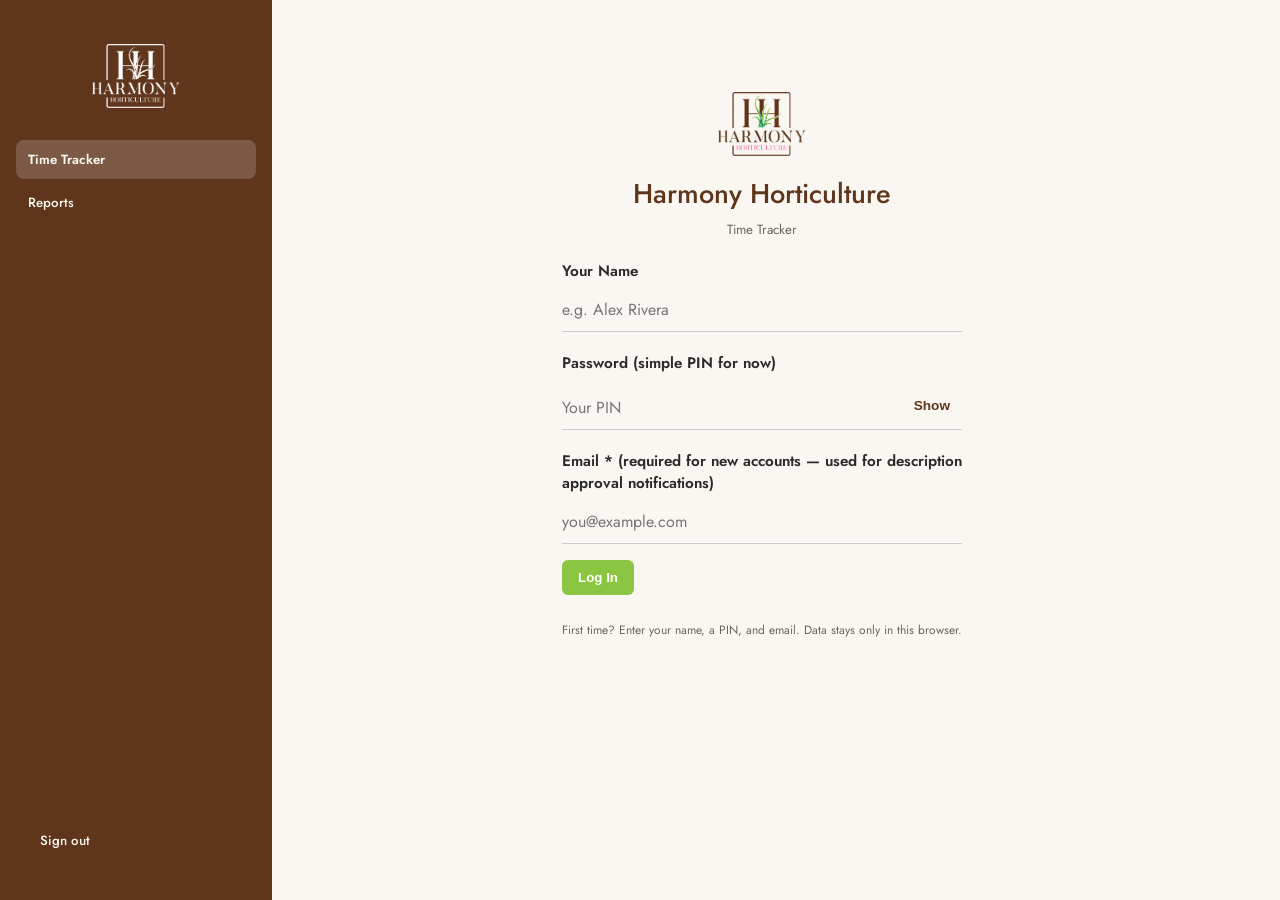
==== harmony_time_tracker.html @ bbbc7b40 "Update harmony_time_tracker.html" ====
<!DOCTYPE html>
<html lang="en">
<head>
<meta charset="UTF-8">
<title>Harmony Horticulture Time Tracker</title>
<link rel="icon" type="image/png" href="favicon.png">
<link href="https://fonts.googleapis.com/css2?family=Jost:wght@400;500;600;700&display=swap" rel="stylesheet">
<style>
  :root {
    --bg: #FAF7F2;
    --card: #ffffff;
    --sidebar: #5F351B;
    --sidebar-text: #FAF7F2;
    --accent: #8AC641;
    --accent-dark: #5F351B;
    --accent-light: #a8d86a;
    --brown: #2A2A28;
    --muted: #6b6560;
    --border: #e8e4dc;
  }
  body {
    font-family: "Jost", system-ui, sans-serif;
    background: var(--bg);
    color: var(--brown);
  }
  h1, h2 { font-family: "Jost", sans-serif; font-weight: 500; color: var(--accent-dark); }
  button { background: var(--accent); color: white; border-radius: 6px; }
  button:hover { background: #76b535; }
  button.secondary { background: transparent; color: var(--accent-dark); border: 1px solid var(--border); }
  .sidebar { background: var(--sidebar); }
  body {
    font-family: "Jost", system-ui, sans-serif;
    background: var(--bg);
    color: var(--brown);
    margin: 0;
    display: flex;
    min-height: 100vh;
  }
  .sidebar {
    width: 240px;
    background: var(--sidebar);
    color: var(--sidebar-text);
    padding: 24px 16px;
    flex-shrink: 0;
    display: flex;
    flex-direction: column;
  }
  .sidebar .logo {
    text-align: center;
    margin: 12px auto 24px;
    padding: 8px;
    background: transparent;
  }
  .sidebar .logo img {
    height: 64px;
    width: auto;
    display: block;
    margin: 0 auto;
  }
  .sidebar nav a, .sidebar button.nav, .sidebar .user-name {
    font-family: "Jost", system-ui, sans-serif;
    display: block;
    width: 100%;
    text-align: left;
    background: transparent;
    color: var(--sidebar-text);
    border: none;
    padding: 10px 12px;
    border-radius: 8px;
    margin-bottom: 4px;
    cursor: pointer;
    font-weight: 500;
  }
  .sidebar nav a:hover, .sidebar button.nav:hover {
    background: rgba(255,255,255,0.08);
  }
  .sidebar nav a.active, .sidebar button.nav.active {
    background: rgba(255,255,255,0.18);
    font-weight: 600;
  }
  .main {
    flex: 1;
    padding: 32px 40px;
    overflow-y: auto;
  }
  .container { max-width: 900px; margin: 0; }
  h1, h2 { font-family: "Jost", sans-serif; font-weight: 500; color: var(--accent-dark); margin-top: 0; }
  .card {
    background: var(--card);
    border-radius: 16px;
    padding: 24px;
    margin-bottom: 24px;
    box-shadow: 0 1px 3px rgba(0,0,0,0.06);
    border: 1px solid var(--border);
  }
  button {
    background: var(--accent);
    color: white;
    border: none;
    border-radius: 8px;
    padding: 10px 18px;
    font-weight: 600;
    cursor: pointer;
  }
  button:hover { background: var(--accent-dark); }
  button.secondary { background: #f3f4f6; color: var(--accent-dark); border: 1px solid var(--border); }
  .form-grid {
    display: grid;
    grid-template-columns: 1fr 1fr;
    gap: 16px 20px;
    margin-bottom: 16px;
  }
  .form-grid > div { min-width: 0; }
  @media (max-width: 700px) {
    .form-grid { grid-template-columns: 1fr; }
    .form-grid > div[style*="span 2"] { grid-column: span 1 !important; }
  }
  label { display: block; font-weight: 600; margin: 0 0 6px; font-size: 0.9rem; }
  input, select, textarea {
    font: inherit;
    padding: 8px 12px;
    border: 1px solid var(--border);
    border-radius: 8px;
    width: 100%;
    background: white;
    box-sizing: border-box;
  }
  select[size] { height: auto; max-height: 160px; }
  .btn-row { display: flex; gap: 8px; margin: 12px 0; flex-wrap: wrap; }
  .btn-row button { flex: 0 0 auto; }
  .badge {
    display: inline-block;
    background: #e8f5e9;
    color: var(--accent-dark);
    padding: 2px 8px;
    border-radius: 12px;
    font-size: 0.8rem;
    margin-left: 6px;
  }
  button {
    background: var(--accent);
    color: white;
    border: none;
    cursor: pointer;
    font-weight: 600;
  input, select, textarea { font-family: "Jost", system-ui, sans-serif; }
    width: auto;
    padding: 10px 16px;
    border-radius: 6px;
  }
  button:hover { background: var(--accent-dark); }
  button.secondary { background: #f1f8e9; color: var(--accent-dark); border: 1px solid var(--accent-light); }
  button.danger { background: var(--danger); color: white; }
  button.warning { background: var(--accent-light); color: var(--brown); }
  .badge {
    display: inline-block;
    background: #e8f5e9;
    color: var(--accent-dark);
    padding: 2px 8px;
    border-radius: 12px;
    font-size: 0.8rem;
    margin-left: 6px;
  }
  .card {
    background: var(--card);
    border-radius: 12px;
    padding: 20px;
    margin-bottom: 20px;
    box-shadow: 0 2px 8px rgba(0,0,0,0.06);
    border: 1px solid #e8f5e9;
  }
  .stat-box { background: #f1f8e9; padding: 12px; border-radius: 8px; border-left: 4px solid var(--accent); }
  .stat-box h3 { margin: 0 0 4px; font-size: 0.85rem; color: var(--muted); font-family: "Jost", sans-serif; }
  .stat-box .num { font-size: 1.6rem; font-weight: 700; color: var(--accent-dark); font-family: "Jost", sans-serif; }
  .entry {
    border-bottom: 1px solid var(--border);
    padding: 12px 0;
  }
  .entry:last-child { border-bottom: none; }
  .hidden { display: none !important; }
  .materials-list { margin-top: 8px; }
  .material-item { display: flex; gap: 8px; margin-bottom: 6px; align-items: center; }
  .material-item input { flex: 1; }
  table { width: 100%; border-collapse: collapse; font-size: 0.9rem; }
  th, td { text-align: left; padding: 8px; border-bottom: 1px solid var(--border); }
  th { background: #f1f8e9; }
  .stats { display: grid; grid-template-columns: repeat(auto-fit, minmax(200px, 1fr)); gap: 12px; }
  .stat-box { background: #f1f8e9; padding: 12px; border-radius: 8px; }
  .stat-box h3 { margin: 0 0 4px; font-size: 0.85rem; color: var(--muted); }
  .stat-box .num { font-size: 1.6rem; font-weight: 700; color: var(--accent-dark); }
  .receipt-preview { max-width: 120px; max-height: 80px; border-radius: 4px; margin-top: 4px; }
  /* Sidebar always visible */
  .login-box {
    max-width: 400px;
    margin: 40px auto;
    background: transparent;
    box-shadow: none;
    border: none;
    padding: 20px;
  }
  .login-box label { display: block; margin-top: 20px; font-weight: 600; font-size: 0.95rem; }
  .login-box input {
    width: 100%;
    margin-top: 6px;
    display: block;
    border: none;
    border-bottom: 1px solid #ccc;
    border-radius: 0;
    background: transparent;
    padding: 10px 0;
    font-size: 1rem;
  }
  .login-box input:focus {
    outline: none;
    border-bottom-color: var(--accent);
  }
  .login-box .logo-header { flex-direction: column; align-items: center; text-align: center; margin-bottom: 16px; }
  .login-box h1 { text-align: center; font-size: 1.7rem; margin: 12px 0 4px; }
  .login-box p { text-align: center; color: var(--muted); font-size: 0.9rem; margin-top: 24px; }
  .error { color: var(--danger); font-size: 0.85rem; }
  .success { color: var(--accent); }
  small { color: var(--muted); }
</style>
<script src="https://cdn.sheetjs.com/xlsx-0.20.3/package/dist/xlsx.full.min.js"></script>
</head>
<body>
<div class="sidebar">
  <div class="logo">
    <img src="[data-uri]" alt="Harmony Horticulture">
  </div>
  <nav>
    <button class="nav active" id="navTime" onclick="showAddTime()">Time Tracker</button>
    <button class="nav" id="navReports" onclick="showReports()">Reports</button>
    <button class="nav" id="navAdmin" style="display:none" onclick="showAdminDashboard()">Admin</button>
  </nav>
  <div style="margin-top:auto; font-size:0.85rem; padding:12px;">
    <span id="userBadge"></span><br>
    <button class="nav" onclick="logout()" style="margin-top:8px">Sign out</button>
  </div>
</div>
<div class="main">
<div class="container">
  <div id="loginScreen" class="login-box">
    <div class="logo-header">
      <img src="[data-uri]" alt="Harmony Horticulture" style="height:64px">
      <div>
        <h1>Harmony Horticulture</h1>
        <small>Time Tracker</small>
      </div>
    </div>
    <label>Your Name</label>
    <input id="loginName" placeholder="e.g. Alex Rivera" autocomplete="username">
    <label>Password (simple PIN for now)</label>
    <div style="position:relative; display:flex; align-items:center">
      <input id="loginPass" type="password" placeholder="Your PIN" autocomplete="current-password" style="flex:1; padding-right:60px">
      <button type="button" onclick="togglePass()" id="passToggle" style="position:absolute; right:4px; background:transparent; border:none; color:#5F351B; font-size:0.85rem; cursor:pointer; padding:4px 8px">Show</button>
    </div>
    <label>Email <span style="color:var(--danger)">*</span> (required for new accounts — used for description approval notifications)</label>
    <input id="loginEmail" type="email" placeholder="you@example.com">
    <div class="btn-row" style="margin-top:16px">
      <button onclick="login()">Log In</button>
    </div>
    <p><small>First time? Enter your name, a PIN, and email. Data stays only in this browser.</small></p>
    <div id="loginError" class="error"></div>
  </div>

  <div id="app" class="hidden">
    <div style="display:flex; justify-content:space-between; align-items:center; margin-bottom:12px;">
      <div class="logo-header">
        <img src="[data-uri]" alt="HH" style="height:48px">
        <h1>Harmony Horticulture Time Tracker <span id="userBadge" class="badge"></span></h1>
      </div>
      <div>
        <button class="secondary" onclick="logout()">Log out</button>
        <span id="adminNav" style="display:none">
          <button class="secondary" onclick="showAddTime()">Add Time</button>
          <button class="secondary" onclick="showAdminDashboard()">Admin Dashboard</button>
        </span>
      </div>
    </div>

    <!-- Consultant View -->
    <div id="consultantView">
      <div class="card">
        <h2>New Time Entry</h2>
        <div class="form-grid">
          <div>
            <label>Client <span style="color:var(--danger)">*</span></label>
            <div style="position:relative">
              <input id="clientSearch" placeholder="Search clients..." onfocus="showClientList()" onblur="hideClientList()" oninput="filterClients()" autocomplete="off">
              <select id="clientSelect" onchange="onClientChange(); document.getElementById('clientSelect').style.display='none'" size="5" style="display:none; position:absolute; top:100%; left:0; right:0; z-index:30; background:white; max-height:180px; overflow-y:auto; box-shadow:0 4px 16px rgba(0,0,0,0.18); border-radius:8px"></select>
            </div>
            <button class="secondary" style="margin-top:6px" onclick="showAddClient()">+ Add Client / Property</button>
            <div id="addClientForm" class="hidden" style="margin-top:12px; padding:12px; background:#faf7f2; border-radius:8px">
              <label>Client name</label>
              <input id="newClientName" placeholder="Property management or main contact">
              <label>Property last name</label>
              <input id="newPropertyName" placeholder="e.g. O'Malley (we add 'Residence')">
              <div class="btn-row" style="margin-top:8px">
                <button onclick="saveNewClient()">Add</button>
                <button class="secondary" onclick="document.getElementById('addClientForm').classList.add('hidden')">Cancel</button>
              </div>
            </div>
          </div>
          <div>
            <label>Property Name</label>
            <input id="propertyName" placeholder="e.g. O'Malley Residence (optional)" list="propertyList">
            <datalist id="propertyList"></datalist>
          </div>
          <div>
            <label>Date</label>
            <input id="entryDate" type="date">
          </div>
          <div>
            <label>Billable Hours (15-min increments)</label>
            <select id="hoursSelect">
              <option value="0.25">0.25</option>
              <option value="0.5">0.50</option>
              <option value="0.75">0.75</option>
              <option value="1">1.00</option>
              <option value="1.25">1.25</option>
              <option value="1.5">1.50</option>
              <option value="1.75">1.75</option>
              <option value="2">2.00</option>
              <option value="2.25">2.25</option>
              <option value="2.5">2.50</option>
              <option value="3">3.00</option>
              <option value="3.5">3.50</option>
              <option value="4">4.00</option>
              <option value="4.5">4.50</option>
              <option value="5">5.00</option>
              <option value="6">6.00</option>
              <option value="7">7.00</option>
              <option value="8">8.00</option>
            </select>
          </div>
          <div style="grid-column: span 2">
            <label>Description</label>
            <select id="descSelect"></select>
            <button class="secondary" style="margin-top:6px" onclick="showAddDesc()">+ Add / Request Description</button>
          </div>
        </div>

        <div class="btn-row">
          <button class="warning" id="siteMinBtn" onclick="toggleSiteMin()">Site Minimum: No</button>
          <button class="warning" id="origBtn" onclick="toggleOrigination()">Origination: No</button>
          <button class="secondary" id="oneTimeBtn" onclick="toggleOneTime()">One-Time Job: No</button>
          <button class="secondary" onclick="toggleMaterials()">Materials <span id="matBadge"></span></button>
        </div>

        <div id="siteMinPanel" class="hidden" style="margin:10px 0; padding:10px; background:#fff8e1; border-radius:8px;">
          <label>Site Minimum Amount ($)</label>
          <input id="siteMinAmount" type="number" step="1" value="300" style="max-width:160px">
          <small>Default $300 — override if needed</small>
        </div>

        <div id="origPanel" class="hidden" style="margin:10px 0; padding:10px; background:#e3f2fd; border-radius:8px;">
          <label>Where is this work coming from?</label>
          <textarea id="originationSource" placeholder="Consultant brought this in from outside our current book of business..."></textarea>
        </div>

        <div id="materialsPanel" class="hidden" style="margin:10px 0; padding:10px; background:#f3e5f5; border-radius:8px;">
          <label>Materials for this entry</label>
          <div id="materialsList" class="materials-list"></div>
          <button class="secondary" onclick="addMaterialRow()">+ Add Material</button>
          <div style="margin-top:10px">
            <label>Receipt (optional)</label>
            <input type="file" id="receiptUpload" accept="image/*" onchange="previewReceipt(this)">
            <img id="receiptPreview" class="receipt-preview hidden">
          </div>
        </div>

        <div class="btn-row" style="margin-top:16px">
          <button onclick="saveEntry()">Save Entry</button>
          <button class="secondary" onclick="saveEntryAndReport()">Save & Add Report</button>
          <button class="secondary" onclick="clearForm()">Clear</button>
        </div>
        <div id="formMessage"></div>
      </div>

      <div class="card">
        <div style="display:flex; justify-content:space-between; align-items:center;">
          <h2>My Entries</h2>
          <div>
            <input id="entrySearch" placeholder="Search entries..." oninput="renderEntries()" style="width:180px; margin-right:8px">
            <label style="display:inline">Filter by Client:</label>
            <select id="filterClient" onchange="renderEntries()" style="width:auto; margin-left:8px"></select>
          </div>
        </div>
        <div id="myNotifications" style="margin-bottom:12px;"></div>
        <div id="entriesList"></div>
        <div class="btn-row" style="margin-top:12px">
          <button class="secondary" onclick="exportMyExcel()">Download My Month (Excel)</button>
          <button class="secondary" onclick="exportMyJSON()">Export My Data (JSON for Admin)</button>
        </div>
      </div>
    </div>

    <!-- Admin View -->
    <div id="reportsView" class="hidden">
      <div style="display:flex; justify-content:space-between; align-items:center; margin-bottom:16px">
        <div>
          <h1 style="margin:0">Property Reports</h1>
          <p style="color:var(--muted); margin:4px 0 0">Capture field observations and turn them into polished client reports.</p>
        </div>
        <button onclick="startNewReport()">+ New Report</button>
      </div>
      <div id="reportForm" class="card hidden">
        <h2>New Report</h2>
        <label>Report Type</label>
        <select id="reportType">
          <option value="monthly">Monthly Property Care</option>
          <option value="sitevisit">Site Visit Photo Report</option>
          <option value="other">Other / Custom</option>
        </select>
        <label>Client</label>
        <div style="position:relative">
          <input id="reportClientSearch" placeholder="Search clients..." onfocus="showReportClientList()" onblur="hideReportClientList()" oninput="filterReportClients()" autocomplete="off">
          <select id="reportClientSelect" onchange="onReportClientChange()" size="5" style="display:none; position:absolute; top:100%; left:0; right:0; z-index:30; background:white; max-height:160px; overflow-y:auto; box-shadow:0 4px 12px rgba(0,0,0,0.15); border-radius:8px"></select>
        </div>
        <label>Property</label>
        <input id="reportProperty" placeholder="Property name" list="reportPropertyList">
        <datalist id="reportPropertyList"></datalist>
        <label>Contact (optional)</label>
        <input id="reportContact" placeholder="Contact person">
        <label>Overview / Notes</label>
        <textarea id="reportNotes" placeholder="Dictate or type your observations..."></textarea>
        <div style="display:flex; align-items:center; gap:10px; margin:8px 0">
          <button type="button" onclick="startDictation()" style="width:44px; height:44px; border-radius:50%; background:#e5e5ea; color:#1c1c1e; border:none; font-size:1.3rem; padding:0; display:flex; align-items:center; justify-content:center; cursor:pointer" title="Dictate">
            🎤
          </button>
          <span style="color:#8e8e93; font-size:0.9rem">Tap to dictate</span>
        </div>
        <label>Photos</label>
        <input type="file" id="reportPhotos" accept="image/*" multiple onchange="previewReportPhotos(this)">
        <div id="reportPhotoPreviews" style="display:flex; gap:8px; flex-wrap:wrap; margin-top:8px"></div>
        <div class="btn-row">
          <button onclick="saveReportDraft()">Save Draft</button>
          <button class="secondary" onclick="cancelReport()">Cancel</button>
        </div>
      </div>
      <div class="card">
        <h2>My Reports</h2>
        <div id="reportEntries"></div>
      </div>
    </div>

    <!-- Admin View -->
    <div id="adminView" class="hidden">
      <div class="card">
        <h2>Admin Dashboard</h2>
        <div class="stats" id="dashboardStats"></div>
      </div>
      <div class="card">
        <h2>All Time Entries</h2>
        <div id="allEntriesList"></div>
      </div>
      <div class="card">
        <h2>Pending Description Approvals</h2>
        <div id="pendingApprovals"></div>
      </div>
      <div class="card">
        <h2>Import Consultant Data</h2>
        <p><small>Consultants export a JSON file from their app and send it to you. Import here to combine.</small></p>
        <input type="file" id="importFile" accept=".json" onchange="importConsultantData(this)">
        <div id="importStatus"></div>
      </div>
      <div class="card">
        <h2>Monthly Export</h2>
        <button onclick="loadDemoData()" style="background:#8AC641; color:#fff; margin-right:8px">Load Demo Data</button>
        <button onclick="exportAllExcel()">Download Full Month (all people + Materials tab)</button>
        <p><small>Each person gets their own tab. Materials are summarized by client on a separate tab.</small></p>
      </div>
    </div>
  </div>
</div>

<script>
const ADMIN_EMAILS = ["accounting@harmonyhorticulture.com", "kasey@harmonyhorticulture.com"]; // Add more admin emails here
const ADMIN_PIN = "harmony-admin-2026";
const STORAGE_KEY = "hh_time_tracker_v2";

let currentUser = null;
let isAdmin = false;
let siteMinActive = false;
let origActive = false;
let oneTimeActive = false;
let materialsActive = false;
let currentReceiptData = null;

// Seed data
let data = loadData();

function loadData() {
  const raw = localStorage.getItem(STORAGE_KEY);
  if (raw) return JSON.parse(raw);
  return {
    users: {},
clients: [
      {
            "id": "c1",
            "name": "700 East Lincoln Resort Community B Assoc.",
            "properties": [
                  "700 East Lincoln Resort Community B Assoc."
            ]
      },
      {
            "id": "c2",
            "name": "ABC Scapes",
            "properties": [
                  "ABC Scapes"
            ]
      },
      {
            "id": "c3",
            "name": "APM Landscape Management",
            "properties": [
                  "APM Landscape Management"
            ]
      },
      {
            "id": "c4",
            "name": "Adelson Residence",
            "properties": [
                  "Adelson Residence"
            ]
      },
      {
            "id": "c5",
            "name": "Afkhami Residence",
            "properties": [
                  "Afkhami Residence"
            ]
      },
      {
            "id": "c6",
            "name": "Ana & Brian Wells",
            "properties": [
                  "Ana & Brian Wells"
            ]
      },
      {
            "id": "c7",
            "name": "Ardebili Residence",
            "properties": [
                  "Ardebili Residence"
            ]
      },
      {
            "id": "c8",
            "name": "Aronson Residence",
            "properties": [
                  "Aronson Residence"
            ]
      },
      {
            "id": "c9",
            "name": "Aviano Community Association",
            "properties": [
                  "Aviano Community Association"
            ]
      },
      {
            "id": "c10",
            "name": "Ayla Oasis",
            "properties": [
                  "Ayla Oasis"
            ]
      },
      {
            "id": "c11",
            "name": "BEAM Luxury Exteriors",
            "properties": [
                  "BEAM Luxury Exteriors"
            ]
      },
      {
            "id": "c12",
            "name": "Back to Nature Landcare",
            "properties": [
                  "Back to Nature Landcare"
            ]
      },
      {
            "id": "c13",
            "name": "Bailey Commons HOA",
            "properties": [
                  "Bailey Commons HOA"
            ]
      },
      {
            "id": "c14",
            "name": "Barbara Ehrlich",
            "properties": [
                  "Barbara Ehrlich"
            ]
      },
      {
            "id": "c15",
            "name": "Bert Residence",
            "properties": [
                  "Bert Residence"
            ]
      },
      {
            "id": "c16",
            "name": "Beth Curtis",
            "properties": [
                  "Curtis Residence"
            ]
      },
      {
            "id": "c17",
            "name": "Bill & Julie Coulter",
            "properties": [
                  "Coulter Saguaro"
            ]
      },
      {
            "id": "c18",
            "name": "Billingsley Residence",
            "properties": [
                  "Billingsley Residence"
            ]
      },
      {
            "id": "c19",
            "name": "Biltmore Center- ViaWest Group",
            "properties": [
                  "Biltmore Center- ViaWest Group"
            ]
      },
      {
            "id": "c20",
            "name": "Binkowski Residence",
            "properties": [
                  "Binkowski Residence"
            ]
      },
      {
            "id": "c21",
            "name": "Black Eagle Nurseries and Maintenance",
            "properties": [
                  "Black Eagle Nurseries and Maintenance"
            ]
      },
      {
            "id": "c22",
            "name": "Boardroom Projects",
            "properties": [
                  "Boardroom Projects"
            ]
      },
      {
            "id": "c23",
            "name": "Borinstein Residence",
            "properties": [
                  "Borinstein Residence"
            ]
      },
      {
            "id": "c24",
            "name": "Brad Buhrow",
            "properties": [
                  "Brad Buhrow"
            ]
      },
      {
            "id": "c25",
            "name": "Brandeis Residence",
            "properties": [
                  "Brandeis Residence"
            ]
      },
      {
            "id": "c26",
            "name": "Brandi Jenkins",
            "properties": [
                  "Brandi Jenkins"
            ]
      },
      {
            "id": "c27",
            "name": "Brandt Residence",
            "properties": [
                  "Brandt Residence"
            ]
      },
      {
            "id": "c28",
            "name": "Brian Connolly",
            "properties": [
                  "Brian Connolly"
            ]
      },
      {
            "id": "c29",
            "name": "Brian Forrester",
            "properties": [
                  "Casa Serena HOA"
            ]
      },
      {
            "id": "c30",
            "name": "Bridges at Gilbert/ CCMC",
            "properties": [
                  "Bridges at Gilbert/ CCMC"
            ]
      },
      {
            "id": "c31",
            "name": "BrightView Landscape Services",
            "properties": [
                  "BrightView Landscape Services"
            ]
      },
      {
            "id": "c32",
            "name": "Brown Residence",
            "properties": [
                  "Brown Residence"
            ]
      },
      {
            "id": "c33",
            "name": "Brown Residenct",
            "properties": [
                  "Brown Residenct"
            ]
      },
      {
            "id": "c34",
            "name": "Bryce Bowman",
            "properties": [
                  "The Silverleaf Club"
            ]
      },
      {
            "id": "c35",
            "name": "Buchanan Residence",
            "properties": [
                  "Buchanan Residence"
            ]
      },
      {
            "id": "c36",
            "name": "Bueno Oasis HOA",
            "properties": [
                  "Bueno Oasis HOA"
            ]
      },
      {
            "id": "c37",
            "name": "CD Development",
            "properties": [
                  "CD Development"
            ]
      },
      {
            "id": "c38",
            "name": "Cady Reed",
            "properties": [
                  "Reed Residence"
            ]
      },
      {
            "id": "c39",
            "name": "Caleb Whitaker",
            "properties": [
                  "Whitaker Residence"
            ]
      },
      {
            "id": "c40",
            "name": "Cambridge Home",
            "properties": [
                  "Cambridge Home"
            ]
      },
      {
            "id": "c41",
            "name": "Cameron Chandler",
            "properties": [
                  "Cameron Chandler"
            ]
      },
      {
            "id": "c42",
            "name": "Campbell Residence",
            "properties": [
                  "Campbell Residence"
            ]
      },
      {
            "id": "c43",
            "name": "Cari Peterson",
            "properties": [
                  "Peterson Residence"
            ]
      },
      {
            "id": "c44",
            "name": "Carver Ranch Estates HOA",
            "properties": [
                  "Carver Ranch Estates HOA"
            ]
      },
      {
            "id": "c45",
            "name": "Casa Feliz",
            "properties": [
                  "Casa Feliz"
            ]
      },
      {
            "id": "c46",
            "name": "Casabella Assoc. c/o Brown Community Management",
            "properties": [
                  "Casabella Assoc. c/o Brown Community Management"
            ]
      },
      {
            "id": "c47",
            "name": "Cem-Tec",
            "properties": [
                  "Cem-Tec"
            ]
      },
      {
            "id": "c48",
            "name": "Charles Carter",
            "properties": [
                  "Charles Carter"
            ]
      },
      {
            "id": "c49",
            "name": "Chateau Greeson",
            "properties": [
                  "Chateau Greeson"
            ]
      },
      {
            "id": "c50",
            "name": "Chris Landry Residence",
            "properties": [
                  "Chris Landry Residence"
            ]
      },
      {
            "id": "c51",
            "name": "Christi Brink",
            "properties": [
                  "Christi Brink"
            ]
      },
      {
            "id": "c52",
            "name": "Christiansen Residence",
            "properties": [
                  "Christiansen Residence"
            ]
      },
      {
            "id": "c53",
            "name": "Chuck Lapmardo",
            "properties": [
                  "Lapmardo Scottdale Mountain"
            ]
      },
      {
            "id": "c54",
            "name": "City of Tempe Demonstration Gardens",
            "properties": [
                  "City of Tempe Demonstration Gardens"
            ]
      },
      {
            "id": "c55",
            "name": "Clemmensen Residence",
            "properties": [
                  "Clemmensen Residence"
            ]
      },
      {
            "id": "c56",
            "name": "Cohen Residence",
            "properties": [
                  "Cohen Residence"
            ]
      },
      {
            "id": "c57",
            "name": "Colin Jones",
            "properties": [
                  "Jones Casa"
            ]
      },
      {
            "id": "c58",
            "name": "College Lane HOA",
            "properties": [
                  "College Lane HOA"
            ]
      },
      {
            "id": "c59",
            "name": "Colonia Encantada HOA",
            "properties": [
                  "Colonia Encantada HOA"
            ]
      },
      {
            "id": "c60",
            "name": "Cope Residence",
            "properties": [
                  "Cope Residence"
            ]
      },
      {
            "id": "c61",
            "name": "Coplan Residence",
            "properties": [
                  "Coplan Residence"
            ]
      },
      {
            "id": "c62",
            "name": "Core Landscape LLC",
            "properties": [
                  "Core Landscape LLC"
            ]
      },
      {
            "id": "c63",
            "name": "Cortina HOA",
            "properties": [
                  "Cortina HOA"
            ]
      },
      {
            "id": "c64",
            "name": "Coy Landscaping & Maintenance",
            "properties": [
                  "Coy Landscaping & Maintenance"
            ]
      },
      {
            "id": "c65",
            "name": "Craig Robb",
            "properties": [
                  "Craig Robb"
            ]
      },
      {
            "id": "c66",
            "name": "Creighton Health Sciences Campus",
            "properties": [
                  "Creighton Health Sciences Campus"
            ]
      },
      {
            "id": "c67",
            "name": "Crown Residence",
            "properties": [
                  "Crown Residence"
            ]
      },
      {
            "id": "c68",
            "name": "Cultivate Landscape",
            "properties": [
                  "Cultivate Landscape"
            ]
      },
      {
            "id": "c69",
            "name": "Cynthia Mann",
            "properties": [
                  "Cynthia Mann"
            ]
      },
      {
            "id": "c70",
            "name": "Czerwinski Residence",
            "properties": [
                  "Czerwinski Residence"
            ]
      },
      {
            "id": "c71",
            "name": "Dalzell Residence",
            "properties": [
                  "Dalzell Residence"
            ]
      },
      {
            "id": "c72",
            "name": "Daniel Bateman",
            "properties": [
                  "Chateau des Arts"
            ]
      },
      {
            "id": "c73",
            "name": "Darcy Olsen",
            "properties": [
                  "Darcy Olsen"
            ]
      },
      {
            "id": "c74",
            "name": "Darin",
            "properties": [
                  "Darin"
            ]
      },
      {
            "id": "c75",
            "name": "Darin Ori",
            "properties": [
                  "Original Landscaping"
            ]
      },
      {
            "id": "c76",
            "name": "Darnall Residence",
            "properties": [
                  "Darnall Residence"
            ]
      },
      {
            "id": "c77",
            "name": "Dave's Sprinklers",
            "properties": [
                  "Dave's Sprinklers"
            ]
      },
      {
            "id": "c78",
            "name": "David Dick",
            "properties": [
                  "David Dick Architecture"
            ]
      },
      {
            "id": "c79",
            "name": "David Residence",
            "properties": [
                  "David Residence"
            ]
      },
      {
            "id": "c80",
            "name": "Denis Wolowiecki",
            "properties": [
                  "Wolowiecki Residence"
            ]
      },
      {
            "id": "c81",
            "name": "Derek Loche Crop Production",
            "properties": [
                  "Derek Loche Crop Production"
            ]
      },
      {
            "id": "c82",
            "name": "Desert Care Landscape Resources LLC",
            "properties": [
                  "Desert Care Landscape Resources LLC"
            ]
      },
      {
            "id": "c83",
            "name": "Desert Mountain",
            "properties": [
                  "Desert Mountain"
            ]
      },
      {
            "id": "c84",
            "name": "E Lincoln",
            "properties": [
                  "E Lincoln"
            ]
      },
      {
            "id": "c85",
            "name": "Edelstein Residence",
            "properties": [
                  "Edelstein Residence"
            ]
      },
      {
            "id": "c86",
            "name": "Elizabeth Bader Short",
            "properties": [
                  "Elizabeth Bader Short"
            ]
      },
      {
            "id": "c87",
            "name": "Eric Long",
            "properties": [
                  "Eric Long"
            ]
      },
      {
            "id": "c88",
            "name": "Eric Sredzinski",
            "properties": [
                  "Sredzinki- Voltaire"
            ]
      },
      {
            "id": "c89",
            "name": "Eric Watson",
            "properties": [
                  "BlueStar Landscape"
            ]
      },
      {
            "id": "c90",
            "name": "Erika Huyck",
            "properties": [
                  "Huyck Residence"
            ]
      },
      {
            "id": "c91",
            "name": "Ertz Ertz",
            "properties": [
                  "Ertz Residence"
            ]
      },
      {
            "id": "c92",
            "name": "Estancia Landscape & Design",
            "properties": [
                  "Estancia Landscape & Design"
            ]
      },
      {
            "id": "c93",
            "name": "Evarkiou Residence",
            "properties": [
                  "Evarkiou Residence"
            ]
      },
      {
            "id": "c94",
            "name": "Exteriors by Chad Robert",
            "properties": [
                  "Exteriors by Chad Robert"
            ]
      },
      {
            "id": "c95",
            "name": "Fraser Somers",
            "properties": [
                  "Somers Residence"
            ]
      },
      {
            "id": "c96",
            "name": "French Residence",
            "properties": [
                  "French Residence"
            ]
      },
      {
            "id": "c97",
            "name": "Fulton Ranch HOA/ CCMC",
            "properties": [
                  "Fulton Ranch HOA/ CCMC"
            ]
      },
      {
            "id": "c98",
            "name": "GBtwo Landscape Architecture, Inc.",
            "properties": [
                  "GBtwo Landscape Architecture, Inc."
            ]
      },
      {
            "id": "c99",
            "name": "GPM Landscape",
            "properties": [
                  "GPM Landscape"
            ]
      },
      {
            "id": "c100",
            "name": "Garber Residence",
            "properties": [
                  "Garber Residence"
            ]
      },
      {
            "id": "c101",
            "name": "Gardiner & Theobald Inc",
            "properties": [
                  "Gardiner & Theobald Inc"
            ]
      },
      {
            "id": "c102",
            "name": "Gary Brewington",
            "properties": [
                  "Gary Brewington"
            ]
      },
      {
            "id": "c103",
            "name": "Gary Vernier",
            "properties": [
                  "Shadowrock Condo Assoc"
            ]
      },
      {
            "id": "c104",
            "name": "Genesis Landscape Solutions",
            "properties": [
                  "Genesis Landscape Solutions"
            ]
      },
      {
            "id": "c105",
            "name": "George DeSilva",
            "properties": [
                  "George DeSilva"
            ]
      },
      {
            "id": "c106",
            "name": "George Jovanovic",
            "properties": [
                  "George Jovanovic"
            ]
      },
      {
            "id": "c107",
            "name": "George Pavia",
            "properties": [
                  "Casa Fiesta Townhouses Corporation"
            ]
      },
      {
            "id": "c108",
            "name": "Gerber Residence",
            "properties": [
                  "Gerber Residence"
            ]
      },
      {
            "id": "c109",
            "name": "Ghella Residence",
            "properties": [
                  "Ghella Residence"
            ]
      },
      {
            "id": "c110",
            "name": "Gillette Residence",
            "properties": [
                  "Gillette Residence"
            ]
      },
      {
            "id": "c111",
            "name": "Gillikin Residence",
            "properties": [
                  "Gillikin Residence"
            ]
      },
      {
            "id": "c112",
            "name": "Gompert Residence",
            "properties": [
                  "Gompert Residence"
            ]
      },
      {
            "id": "c113",
            "name": "Gordon Residence",
            "properties": [
                  "Gordon Residence"
            ]
      },
      {
            "id": "c114",
            "name": "Gough Residence",
            "properties": [
                  "Gough Residence"
            ]
      },
      {
            "id": "c115",
            "name": "Grant Musil",
            "properties": [
                  "Grant Musil"
            ]
      },
      {
            "id": "c116",
            "name": "Graves/Kirchner Residence",
            "properties": [
                  "Graves/Kirchner Residence"
            ]
      },
      {
            "id": "c117",
            "name": "Green Guard",
            "properties": [
                  "Green Guard"
            ]
      },
      {
            "id": "c118",
            "name": "Green Sterling",
            "properties": [
                  "Green Sterling"
            ]
      },
      {
            "id": "c119",
            "name": "Greenzone Landscape",
            "properties": [
                  "Greenzone Landscape"
            ]
      },
      {
            "id": "c120",
            "name": "Greey Pickett",
            "properties": [
                  "Greey Pickett"
            ]
      },
      {
            "id": "c121",
            "name": "Greey Residence",
            "properties": [
                  "Greey Residence"
            ]
      },
      {
            "id": "c122",
            "name": "Hahn Residence",
            "properties": [
                  "Hahn Residence"
            ]
      },
      {
            "id": "c123",
            "name": "Hancer Residence",
            "properties": [
                  "Hancer Residence"
            ]
      },
      {
            "id": "c124",
            "name": "Harrison Residence",
            "properties": [
                  "Harrison Residence"
            ]
      },
      {
            "id": "c125",
            "name": "Heather & Alan Cole",
            "properties": [
                  "Heather & Alan Cole"
            ]
      },
      {
            "id": "c126",
            "name": "Heiserman Residence",
            "properties": [
                  "Heiserman Residence"
            ]
      },
      {
            "id": "c127",
            "name": "Helios Education Foundation",
            "properties": [
                  "Helios Education Foundation"
            ]
      },
      {
            "id": "c128",
            "name": "Herman Cortez",
            "properties": [
                  "Herman Cortez"
            ]
      },
      {
            "id": "c129",
            "name": "Higley Groves HOA",
            "properties": [
                  "Higley Groves HOA"
            ]
      },
      {
            "id": "c130",
            "name": "Hogan Residence",
            "properties": [
                  "Hogan Residence"
            ]
      },
      {
            "id": "c131",
            "name": "Holt Residence",
            "properties": [
                  "Holt Residence"
            ]
      },
      {
            "id": "c132",
            "name": "Homeowner",
            "properties": [
                  "Homeowner"
            ]
      },
      {
            "id": "c133",
            "name": "Hulburd Estate",
            "properties": [
                  "Hulburd Estate"
            ]
      },
      {
            "id": "c134",
            "name": "Hunter Contracting Co.",
            "properties": [
                  "Hunter Contracting Co."
            ]
      },
      {
            "id": "c135",
            "name": "Infini/ Dr. William Hall",
            "properties": [
                  "Infini/ Dr. William Hall"
            ]
      },
      {
            "id": "c136",
            "name": "Innovative Outdoors AZ",
            "properties": [
                  "Innovative Outdoors AZ"
            ]
      },
      {
            "id": "c137",
            "name": "Iron Mountain Irrigation",
            "properties": [
                  "Iron Mountain Irrigation"
            ]
      },
      {
            "id": "c138",
            "name": "JESSICA M WEBB-EDE JESSICA M WEBB-EDE",
            "properties": [
                  "JESSICA M WEBB-EDE"
            ]
      },
      {
            "id": "c139",
            "name": "Jack Reabold",
            "properties": [
                  "Jack Reabold"
            ]
      },
      {
            "id": "c140",
            "name": "Jackson Residence",
            "properties": [
                  "Jackson Residence"
            ]
      },
      {
            "id": "c141",
            "name": "Jacobs Residence",
            "properties": [
                  "Jacobs Residence"
            ]
      },
      {
            "id": "c142",
            "name": "Jaffe Residence",
            "properties": [
                  "Jaffe Residence"
            ]
      },
      {
            "id": "c143",
            "name": "James Kenny",
            "properties": [
                  "Kenny Residence"
            ]
      },
      {
            "id": "c144",
            "name": "Janet Daniels",
            "properties": [
                  "Janet Daniels"
            ]
      },
      {
            "id": "c145",
            "name": "Janet Travis",
            "properties": [
                  "Travis Residence"
            ]
      },
      {
            "id": "c146",
            "name": "Jennifer Thinnes",
            "properties": [
                  "Thinnes Residence"
            ]
      },
      {
            "id": "c147",
            "name": "Jesse Moreng",
            "properties": [
                  "Diversified Landscape",
                  "Diversified Landscape Management"
            ]
      },
      {
            "id": "c148",
            "name": "Jill Anderson",
            "properties": [
                  "Anderson Residence"
            ]
      },
      {
            "id": "c149",
            "name": "Jochim Residence",
            "properties": [
                  "Jochim Residence"
            ]
      },
      {
            "id": "c150",
            "name": "Joel Broder",
            "properties": [
                  "59 Evergreen"
            ]
      },
      {
            "id": "c151",
            "name": "John Anderson",
            "properties": [
                  "Ruckman Residence"
            ]
      },
      {
            "id": "c152",
            "name": "John Brower",
            "properties": [
                  "Brower Residence"
            ]
      },
      {
            "id": "c153",
            "name": "Joshua Sullivan",
            "properties": [
                  "AZ Rain"
            ]
      },
      {
            "id": "c154",
            "name": "Joshua Wermers",
            "properties": [
                  "Joshua Wermers"
            ]
      },
      {
            "id": "c155",
            "name": "Joshua Wormers",
            "properties": [
                  "Joshua Wormers"
            ]
      },
      {
            "id": "c156",
            "name": "Judwin Traub",
            "properties": [
                  "Traub Residence"
            ]
      },
      {
            "id": "c157",
            "name": "Katz Residence",
            "properties": [
                  "Katz Residence"
            ]
      },
      {
            "id": "c158",
            "name": "Kayla Sharp",
            "properties": [
                  "Sharp Residence"
            ]
      },
      {
            "id": "c159",
            "name": "Keeler Residence",
            "properties": [
                  "Keeler Residence"
            ]
      },
      {
            "id": "c160",
            "name": "Keller Residence",
            "properties": [
                  "Keller Residence"
            ]
      },
      {
            "id": "c161",
            "name": "Kelly Johnson",
            "properties": [
                  "Johnson Residence"
            ]
      },
      {
            "id": "c162",
            "name": "Kiddoo Residence",
            "properties": [
                  "Kiddoo Residence"
            ]
      },
      {
            "id": "c163",
            "name": "Kim Sella",
            "properties": [
                  "Sella Residence"
            ]
      },
      {
            "id": "c164",
            "name": "King Forest HOA",
            "properties": [
                  "King Forest HOA"
            ]
      },
      {
            "id": "c165",
            "name": "King Residence",
            "properties": [
                  "King Residence"
            ]
      },
      {
            "id": "c166",
            "name": "Kirchhofer Residence",
            "properties": [
                  "Kirchhofer Residence"
            ]
      },
      {
            "id": "c167",
            "name": "Kredit Sprinkler and Arizona Lighting",
            "properties": [
                  "Kredit Sprinkler and Arizona Lighting"
            ]
      },
      {
            "id": "c168",
            "name": "Kretzmann Residence",
            "properties": [
                  "Kretzmann Residence"
            ]
      },
      {
            "id": "c169",
            "name": "Kristopher Harman",
            "properties": [
                  "Kristopher Harman"
            ]
      },
      {
            "id": "c170",
            "name": "Kroack Residence",
            "properties": [
                  "Kroack Residence"
            ]
      },
      {
            "id": "c171",
            "name": "Kunde Residence",
            "properties": [
                  "Kunde Residence"
            ]
      },
      {
            "id": "c172",
            "name": "LLC GandGpartners",
            "properties": [
                  "GandGpartners, LLC"
            ]
      },
      {
            "id": "c173",
            "name": "LLC NatureScape",
            "properties": [
                  "NatureScape, LLC"
            ]
      },
      {
            "id": "c174",
            "name": "LaBere Home",
            "properties": [
                  "LaBere Home"
            ]
      },
      {
            "id": "c175",
            "name": "Lampi Residence",
            "properties": [
                  "Lampi Residence"
            ]
      },
      {
            "id": "c176",
            "name": "Landscape Consulting Group",
            "properties": [
                  "Landscape Consulting Group (LCG)"
            ]
      },
      {
            "id": "c177",
            "name": "Las Casitas HOA",
            "properties": [
                  "Las Casitas HOA"
            ]
      },
      {
            "id": "c178",
            "name": "Las Villas HOA",
            "properties": [
                  "Las Villas HOA"
            ]
      },
      {
            "id": "c179",
            "name": "Lau Residence",
            "properties": [
                  "Lau Residence"
            ]
      },
      {
            "id": "c180",
            "name": "Lee Residence",
            "properties": [
                  "Lee Residence"
            ]
      },
      {
            "id": "c181",
            "name": "Letak Residence",
            "properties": [
                  "Letak Residence"
            ]
      },
      {
            "id": "c182",
            "name": "Levinson Residence - Adam",
            "properties": [
                  "Levinson Residence - Adam"
            ]
      },
      {
            "id": "c183",
            "name": "Levinson Residence - Joan",
            "properties": [
                  "Levinson Residence - Joan"
            ]
      },
      {
            "id": "c184",
            "name": "Leyvas Residence",
            "properties": [
                  "Leyvas Residence"
            ]
      },
      {
            "id": "c185",
            "name": "Linaman Residence",
            "properties": [
                  "Linaman Residence"
            ]
      },
      {
            "id": "c186",
            "name": "Linda and Mike Keefe",
            "properties": [
                  "Keefe Residence"
            ]
      },
      {
            "id": "c187",
            "name": "Lisa Liggin",
            "properties": [
                  "Azure Association"
            ]
      },
      {
            "id": "c188",
            "name": "Lively Residence",
            "properties": [
                  "Lively Residence"
            ]
      },
      {
            "id": "c189",
            "name": "Lloyd Residence",
            "properties": [
                  "Lloyd Residence"
            ]
      },
      {
            "id": "c190",
            "name": "Lou and Lea Werner",
            "properties": [
                  "Werner Residence"
            ]
      },
      {
            "id": "c191",
            "name": "Lund Residence",
            "properties": [
                  "Lund Residence"
            ]
      },
      {
            "id": "c192",
            "name": "Lupica Residence",
            "properties": [
                  "Lupica Residence"
            ]
      },
      {
            "id": "c193",
            "name": "Lushview Landscaping",
            "properties": [
                  "Lushview Landscaping"
            ]
      },
      {
            "id": "c194",
            "name": "Luxury Home Concierge",
            "properties": [
                  "Luxury Home Concierge"
            ]
      },
      {
            "id": "c195",
            "name": "Machanau Residence",
            "properties": [
                  "Machanau Residence"
            ]
      },
      {
            "id": "c196",
            "name": "Mann Residence",
            "properties": [
                  "Mann Residence"
            ]
      },
      {
            "id": "c197",
            "name": "Marinangeli Residence",
            "properties": [
                  "Marinangeli Residence"
            ]
      },
      {
            "id": "c198",
            "name": "Martin Residence",
            "properties": [
                  "Martin Residence"
            ]
      },
      {
            "id": "c199",
            "name": "Maryland Place Townhomes",
            "properties": [
                  "Maryland Place Townhomes"
            ]
      },
      {
            "id": "c200",
            "name": "Massrour Residence",
            "properties": [
                  "Massrour Residence"
            ]
      },
      {
            "id": "c201",
            "name": "Matson Residence",
            "properties": [
                  "Matson Residence"
            ]
      },
      {
            "id": "c202",
            "name": "Max Frankel",
            "properties": [
                  "Max Frankel"
            ]
      },
      {
            "id": "c203",
            "name": "Max Landlord",
            "properties": [
                  "Max Landlord"
            ]
      },
      {
            "id": "c204",
            "name": "McCarthy Residence",
            "properties": [
                  "McCarthy Residence"
            ]
      },
      {
            "id": "c205",
            "name": "McNeil Residence",
            "properties": [
                  "McNeil Residence"
            ]
      },
      {
            "id": "c206",
            "name": "Mercy Gilbert",
            "properties": [
                  "Mercy Gilbert"
            ]
      },
      {
            "id": "c207",
            "name": "Merrill Residence",
            "properties": [
                  "Merrill Residence"
            ]
      },
      {
            "id": "c208",
            "name": "Merritt Residence",
            "properties": [
                  "Merritt Residence"
            ]
      },
      {
            "id": "c209",
            "name": "Mitschele's Landscape Design",
            "properties": [
                  "Mitschele's Landscape Design"
            ]
      },
      {
            "id": "c210",
            "name": "Mulchuk Residence",
            "properties": [
                  "Mulchuk Residence"
            ]
      },
      {
            "id": "c211",
            "name": "Musil Residence",
            "properties": [
                  "Musil Residence"
            ]
      },
      {
            "id": "c212",
            "name": "Myers Residence",
            "properties": [
                  "Myers Residence"
            ]
      },
      {
            "id": "c213",
            "name": "Natalia Ratner",
            "properties": [
                  "Ratner Residence"
            ]
      },
      {
            "id": "c214",
            "name": "Nathan Knochel",
            "properties": [
                  "Knochel Residence"
            ]
      },
      {
            "id": "c215",
            "name": "Native Landscaping & Design",
            "properties": [
                  "Native Landscaping & Design"
            ]
      },
      {
            "id": "c216",
            "name": "Need Attention",
            "properties": [
                  "Need Attention"
            ]
      },
      {
            "id": "c217",
            "name": "Nelson Residence",
            "properties": [
                  "Nelson Residence"
            ]
      },
      {
            "id": "c218",
            "name": "Nicole Cundiff",
            "properties": [
                  "Cundiff Residence"
            ]
      },
      {
            "id": "c219",
            "name": "Nicole Curtin",
            "properties": [
                  "Nicole Curtin"
            ]
      },
      {
            "id": "c220",
            "name": "Nielson Residence",
            "properties": [
                  "Nielson Residence"
            ]
      },
      {
            "id": "c221",
            "name": "One Fix Sprinklers",
            "properties": [
                  "One Fix Sprinklers"
            ]
      },
      {
            "id": "c222",
            "name": "Orange Tree Villas HOA",
            "properties": [
                  "Orange Tree Villas HOA"
            ]
      },
      {
            "id": "c223",
            "name": "Orme School",
            "properties": [
                  "Orme School"
            ]
      },
      {
            "id": "c224",
            "name": "Oslan Residence",
            "properties": [
                  "Oslan Residence"
            ]
      },
      {
            "id": "c225",
            "name": "Osorio Residence",
            "properties": [
                  "Osorio Residence"
            ]
      },
      {
            "id": "c226",
            "name": "Owthad Residence",
            "properties": [
                  "Owthad Residence"
            ]
      },
      {
            "id": "c227",
            "name": "Palo Cristi Residence",
            "properties": [
                  "Palo Cristi Residence"
            ]
      },
      {
            "id": "c228",
            "name": "Papago Park Center Association",
            "properties": [
                  "Papago Park Center Association"
            ]
      },
      {
            "id": "c229",
            "name": "Paramount Landscape",
            "properties": [
                  "Paramount Landscape"
            ]
      },
      {
            "id": "c230",
            "name": "Parker Residence",
            "properties": [
                  "Parker Residence"
            ]
      },
      {
            "id": "c231",
            "name": "Paseo Crossings",
            "properties": [
                  "Paseo Crossings"
            ]
      },
      {
            "id": "c232",
            "name": "Patel Residence",
            "properties": [
                  "Patel Residence"
            ]
      },
      {
            "id": "c233",
            "name": "Patterson Residence",
            "properties": [
                  "Patterson Residence"
            ]
      },
      {
            "id": "c234",
            "name": "Paul Rohde",
            "properties": [
                  "Paul Rohde"
            ]
      },
      {
            "id": "c235",
            "name": "Peknik Residence",
            "properties": [
                  "Peknik Residence"
            ]
      },
      {
            "id": "c236",
            "name": "Phil Johnston",
            "properties": [
                  "Enchanted Garden Landscape"
            ]
      },
      {
            "id": "c237",
            "name": "Phillips Residence",
            "properties": [
                  "Phillips Residence"
            ]
      },
      {
            "id": "c238",
            "name": "Phoenix Country Club",
            "properties": [
                  "Phoenix Country Club"
            ]
      },
      {
            "id": "c239",
            "name": "Pines at the Raven HOA",
            "properties": [
                  "Pines at the Raven HOA"
            ]
      },
      {
            "id": "c240",
            "name": "Poepl Residence",
            "properties": [
                  "Poepl Residence"
            ]
      },
      {
            "id": "c241",
            "name": "Portenza Residence",
            "properties": [
                  "Portenza Residence"
            ]
      },
      {
            "id": "c242",
            "name": "Povich-Matthews Residence",
            "properties": [
                  "Povich-Matthews Residence"
            ]
      },
      {
            "id": "c243",
            "name": "Prichett Residence",
            "properties": [
                  "Prichett Residence"
            ]
      },
      {
            "id": "c244",
            "name": "Property Rock",
            "properties": [
                  "Property Rock"
            ]
      },
      {
            "id": "c245",
            "name": "Province Community Association/ CCMC",
            "properties": [
                  "Province Community Association/ CCMC"
            ]
      },
      {
            "id": "c246",
            "name": "Pryor Residence",
            "properties": [
                  "Pryor Residence"
            ]
      },
      {
            "id": "c247",
            "name": "Quirk Residence",
            "properties": [
                  "Quirk Residence"
            ]
      },
      {
            "id": "c248",
            "name": "RS Christensen Residence",
            "properties": [
                  "RS Christensen Residence"
            ]
      },
      {
            "id": "c249",
            "name": "Rachio Inc",
            "properties": [
                  "Rachio Inc"
            ]
      },
      {
            "id": "c250",
            "name": "Rain Bird Corporation",
            "properties": [
                  "Rain Bird Corporation"
            ]
      },
      {
            "id": "c251",
            "name": "Raman Kalra",
            "properties": [
                  "Raman Kalra"
            ]
      },
      {
            "id": "c252",
            "name": "Randy Bueghly",
            "properties": [
                  "Ricci Residence"
            ]
      },
      {
            "id": "c253",
            "name": "Rappazzo Residence",
            "properties": [
                  "Rappazzo Residence"
            ]
      },
      {
            "id": "c254",
            "name": "Raskin Residence",
            "properties": [
                  "Raskin Residence"
            ]
      },
      {
            "id": "c255",
            "name": "Refined Gardens",
            "properties": [
                  "Refined Gardens"
            ]
      },
      {
            "id": "c256",
            "name": "Reynolds Residence",
            "properties": [
                  "Reynolds Residence"
            ]
      },
      {
            "id": "c257",
            "name": "Ricardo Celaya",
            "properties": [
                  "Ricardo Celaya"
            ]
      },
      {
            "id": "c258",
            "name": "Rice Residence",
            "properties": [
                  "Rice Residence"
            ]
      },
      {
            "id": "c259",
            "name": "Richard Seguritan",
            "properties": [
                  "Seguritan Residence"
            ]
      },
      {
            "id": "c260",
            "name": "Richard Weston",
            "properties": [
                  "Richard Weston"
            ]
      },
      {
            "id": "c261",
            "name": "Richardson Residence",
            "properties": [
                  "Richardson Residence"
            ]
      },
      {
            "id": "c262",
            "name": "Riley Residence",
            "properties": [
                  "Riley Residence"
            ]
      },
      {
            "id": "c263",
            "name": "Ripps Residence",
            "properties": [
                  "Ripps Residence"
            ]
      },
      {
            "id": "c264",
            "name": "Robertson Residence",
            "properties": [
                  "Robertson Residence"
            ]
      },
      {
            "id": "c265",
            "name": "Rochford Residence",
            "properties": [
                  "Rochford Residence"
            ]
      },
      {
            "id": "c266",
            "name": "Rood Residence",
            "properties": [
                  "Rood Residence"
            ]
      },
      {
            "id": "c267",
            "name": "RootsFirst Landscape",
            "properties": [
                  "RootsFirst Landscape"
            ]
      },
      {
            "id": "c268",
            "name": "Roxanna William Zurek",
            "properties": [
                  "Zurek Residence"
            ]
      },
      {
            "id": "c269",
            "name": "Royal Oaks Retirement Community",
            "properties": [
                  "Royal Oaks Retirement Community"
            ]
      },
      {
            "id": "c270",
            "name": "Running Residence",
            "properties": [
                  "Running Residence"
            ]
      },
      {
            "id": "c271",
            "name": "Ryan & Emily Stratford",
            "properties": [
                  "Ryan & Emily Stratford"
            ]
      },
      {
            "id": "c272",
            "name": "S. Katz (Stickles) Residence",
            "properties": [
                  "S. Katz (Stickles) Residence"
            ]
      },
      {
            "id": "c273",
            "name": "SDL",
            "properties": [
                  "SDL"
            ]
      },
      {
            "id": "c274",
            "name": "Sage Tree Care",
            "properties": [
                  "Sage Tree Care"
            ]
      },
      {
            "id": "c275",
            "name": "Saguaro Estate",
            "properties": [
                  "Saguaro Estate"
            ]
      },
      {
            "id": "c276",
            "name": "Salt River Project",
            "properties": [
                  "Salt River Project"
            ]
      },
      {
            "id": "c277",
            "name": "Samotis Residence",
            "properties": [
                  "Samotis Residence"
            ]
      },
      {
            "id": "c278",
            "name": "San Francisco Giantes Baseball Club",
            "properties": [
                  "San Francisco Giantes Baseball Club"
            ]
      },
      {
            "id": "c279",
            "name": "Sandy Santos",
            "properties": [
                  "Santos and Company"
            ]
      },
      {
            "id": "c280",
            "name": "Santa Rita Landscaping",
            "properties": [
                  "Santa Rita Landscaping"
            ]
      },
      {
            "id": "c281",
            "name": "Sarah O'Conner",
            "properties": [
                  "O'Conner Residence"
            ]
      },
      {
            "id": "c282",
            "name": "Sarah O\u2019Conner",
            "properties": [
                  "Sarah O\u2019Conner"
            ]
      },
      {
            "id": "c283",
            "name": "Sarver Residence",
            "properties": [
                  "Sarver Residence"
            ]
      },
      {
            "id": "c284",
            "name": "Schoen Residence",
            "properties": [
                  "Schoen Residence"
            ]
      },
      {
            "id": "c285",
            "name": "Schwan Residence",
            "properties": [
                  "Schwan Residence"
            ]
      },
      {
            "id": "c286",
            "name": "Scottsdale Marquessa Condo Assn",
            "properties": [
                  "Scottsdale Marquessa Condo Assn"
            ]
      },
      {
            "id": "c287",
            "name": "Shane Grimley",
            "properties": [
                  "Shane Grimley"
            ]
      },
      {
            "id": "c288",
            "name": "Shannon Trager",
            "properties": [
                  "Shannon Trager"
            ]
      },
      {
            "id": "c289",
            "name": "Shapiro Residence",
            "properties": [
                  "Shapiro Residence"
            ]
      },
      {
            "id": "c290",
            "name": "Shaun Parson",
            "properties": [
                  "Shaun Parson"
            ]
      },
      {
            "id": "c291",
            "name": "Shiloh Homes",
            "properties": [
                  "Shiloh Homes"
            ]
      },
      {
            "id": "c292",
            "name": "Shoen Residence",
            "properties": [
                  "Shoen Residence"
            ]
      },
      {
            "id": "c293",
            "name": "Silva Residence",
            "properties": [
                  "Silva Residence"
            ]
      },
      {
            "id": "c294",
            "name": "Simon Residence",
            "properties": [
                  "Simon Residence"
            ]
      },
      {
            "id": "c295",
            "name": "Skye Landry Residence",
            "properties": [
                  "Skye Landry Residence"
            ]
      },
      {
            "id": "c296",
            "name": "Slump Residence",
            "properties": [
                  "Slump Residence"
            ]
      },
      {
            "id": "c297",
            "name": "Smith Residence",
            "properties": [
                  "Smith Residence"
            ]
      },
      {
            "id": "c298",
            "name": "Solano Residence",
            "properties": [
                  "Solano Residence"
            ]
      },
      {
            "id": "c299",
            "name": "Soloff Residence",
            "properties": [
                  "Soloff Residence"
            ]
      },
      {
            "id": "c300",
            "name": "Sonoran Vista Environments",
            "properties": [
                  "Sonoran Vista Environments"
            ]
      },
      {
            "id": "c301",
            "name": "Spectrum Retirement Communities, LLC",
            "properties": [
                  "Spectrum Retirement Communities, LLC"
            ]
      },
      {
            "id": "c302",
            "name": "St. Croix Villas/ c/o FirstService Residential",
            "properties": [
                  "St. Croix Villas/ c/o FirstService Residential"
            ]
      },
      {
            "id": "c303",
            "name": "Starion Custom Residences",
            "properties": [
                  "Starion Custom Residences"
            ]
      },
      {
            "id": "c304",
            "name": "Steinbruegge Residence",
            "properties": [
                  "Steinbruegge Residence"
            ]
      },
      {
            "id": "c305",
            "name": "Steve Pine",
            "properties": [
                  "Pine Residence"
            ]
      },
      {
            "id": "c306",
            "name": "Steven Haines",
            "properties": [
                  "Haines Residence"
            ]
      },
      {
            "id": "c307",
            "name": "Steven Zangwill",
            "properties": [
                  "Zangwill Residence"
            ]
      },
      {
            "id": "c308",
            "name": "Stine Residence",
            "properties": [
                  "Stine Residence"
            ]
      },
      {
            "id": "c309",
            "name": "Stockett Residence",
            "properties": [
                  "Stockett Residence"
            ]
      },
      {
            "id": "c310",
            "name": "Stoltz Residence",
            "properties": [
                  "Stoltz Residence"
            ]
      },
      {
            "id": "c311",
            "name": "Sunbrella Properties, Ltd.",
            "properties": [
                  "Sunbrella Properties, Ltd."
            ]
      },
      {
            "id": "c312",
            "name": "Sunbridge Estate",
            "properties": [
                  "Sunbridge Estate"
            ]
      },
      {
            "id": "c313",
            "name": "Susan Emerson",
            "properties": [
                  "Emerson Residence"
            ]
      },
      {
            "id": "c314",
            "name": "Susan Ramsey",
            "properties": [
                  "Susan Ramsey"
            ]
      },
      {
            "id": "c315",
            "name": "Sussman Residence",
            "properties": [
                  "Sussman Residence"
            ]
      },
      {
            "id": "c316",
            "name": "Talbot Residence",
            "properties": [
                  "Talbot Residence"
            ]
      },
      {
            "id": "c317",
            "name": "Tanya Gagnon",
            "properties": [
                  "Tanya Gagnon"
            ]
      },
      {
            "id": "c318",
            "name": "Taylor Haught",
            "properties": [
                  "Gothic Landscape"
            ]
      },
      {
            "id": "c319",
            "name": "Teets Residence - Heidi",
            "properties": [
                  "Teets Residence - Heidi"
            ]
      },
      {
            "id": "c320",
            "name": "Teets Residence - Nancy",
            "properties": [
                  "Teets Residence - Nancy"
            ]
      },
      {
            "id": "c321",
            "name": "Terry Flood",
            "properties": [
                  "Terry Flood"
            ]
      },
      {
            "id": "c322",
            "name": "The Foothills Community",
            "properties": [
                  "The Foothills Community"
            ]
      },
      {
            "id": "c323",
            "name": "The Grand at Papago Park Center Assoc.",
            "properties": [
                  "The Grand at Papago Park Center Assoc."
            ]
      },
      {
            "id": "c324",
            "name": "Thompson Residence",
            "properties": [
                  "Thompson Residence"
            ]
      },
      
      
      
      {
            "id": "c328",
            "name": "Townsend Residence",
            "properties": [
                  "Townsend Residence"
            ]
      },
      {
            "id": "c329",
            "name": "Tree Pros",
            "properties": [
                  "Tree Pros"
            ]
      },
      {
            "id": "c330",
            "name": "Trestle Management Group",
            "properties": [
                  "Trestle Management Group"
            ]
      },
      {
            "id": "c331",
            "name": "Turner Residence",
            "properties": [
                  "Turner Residence"
            ]
      },
      {
            "id": "c332",
            "name": "VR Community Assoc. Inc c/o AAM, LLC",
            "properties": [
                  "VR Community Assoc. Inc c/o AAM, LLC"
            ]
      },
      {
            "id": "c333",
            "name": "VR Community Association, Inc",
            "properties": [
                  "VR Community Association, Inc"
            ]
      },
      {
            "id": "c334",
            "name": "Valley of the Son Landscaping",
            "properties": [
                  "Valley of the Son Landscaping"
            ]
      },
      {
            "id": "c335",
            "name": "Villas Scottsdale/ APM Management",
            "properties": [
                  "Villas Scottsdale/ APM Management"
            ]
      },
      {
            "id": "c336",
            "name": "Virginia Saunders",
            "properties": [
                  "Virginia Saunders"
            ]
      },
      {
            "id": "c337",
            "name": "Walsh Residence",
            "properties": [
                  "Walsh Residence"
            ]
      },
      {
            "id": "c338",
            "name": "Waltz Construction",
            "properties": [
                  "Waltz Construction"
            ]
      },
      {
            "id": "c339",
            "name": "Watrous Residence",
            "properties": [
                  "Watrous Residence"
            ]
      },
      {
            "id": "c340",
            "name": "Weisman Residence",
            "properties": [
                  "Weisman Residence"
            ]
      },
      {
            "id": "c341",
            "name": "Wendy Ferguson",
            "properties": [
                  "Wendy Ferguson"
            ]
      },
      {
            "id": "c342",
            "name": "Westminster Village",
            "properties": [
                  "Westminster Village"
            ]
      },
      {
            "id": "c343",
            "name": "Wickenburg Ranch C/o AAM, LLC",
            "properties": [
                  "Wickenburg Ranch C/o AAM, LLC"
            ]
      },
      {
            "id": "c344",
            "name": "Williams Residence",
            "properties": [
                  "Williams Residence"
            ]
      },
      {
            "id": "c345",
            "name": "Wright Residence",
            "properties": [
                  "Wright Residence"
            ]
      },
      {
            "id": "c346",
            "name": "Wrigley Investments",
            "properties": [
                  "Wrigley Investments"
            ]
      },
      {
            "id": "c347",
            "name": "Wurtz Residence",
            "properties": [
                  "Wurtz Residence"
            ]
      },
      {
            "id": "c348",
            "name": "Xiaoyan Cui",
            "properties": [
                  "Xiaoyan Cui"
            ]
      },
      {
            "id": "c349",
            "name": "Yeary Residence",
            "properties": [
                  "Yeary Residence"
            ]
      },
      {
            "id": "c350",
            "name": "iT1 Source",
            "properties": [
                  "iT1 Source"
            ]
      }
],
    descriptions: [
      "Tree health assessment",
      "Irrigation audit",
      "Plant disease diagnosis",
      "Soil testing & analysis",
      "Landscape design consultation",
      "Pest identification",
      "Follow-up site visit"
    ],
    pendingDescriptions: [],
    entries: [],
    materials: []
  };
}

function saveData() {
  localStorage.setItem(STORAGE_KEY, JSON.stringify(data));
}

function togglePass() {
  const inp = document.getElementById("loginPass");
  const tog = document.getElementById("passToggle");
  if (inp.type === "password") {
    inp.type = "text";
    tog.textContent = "Hide";
  } else {
    inp.type = "password";
    tog.textContent = "Show";
  }
}

function login() {
  try {
    const name = document.getElementById("loginName").value.trim().replace(/['’]/g, "");
    const pass = document.getElementById("loginPass").value.trim().replace(/[\u2010-\u2015]/g, "-"); // normalize hyphens
    const email = (document.getElementById("loginEmail")?.value || "").trim().toLowerCase().replace(/\s+/g, "");
    const errEl = document.getElementById("loginError");
    errEl.textContent = "";
    if (!name || !pass) {
      errEl.textContent = "Name and PIN required";
      return;
    }
    const isAdminLogin = ADMIN_EMAILS.includes(email) && pass === ADMIN_PIN;
    if (ADMIN_EMAILS.includes(email) && pass !== ADMIN_PIN) {
      errEl.textContent = "Admin email recognized, but PIN is incorrect.";
      return;
    }
    if (isAdminLogin) {
      currentUser = name || "Admin";
      isAdmin = true;
      document.getElementById("adminNav").style.display = "inline";
      showAdminDashboard();
    } else {
      if (!data.users[name]) {
        if (!email) {
          errEl.textContent = "Email is required for new accounts";
          return;
        }
        data.users[name] = { pin: pass, email: email };
        saveData();
      } else if (data.users[name].pin !== pass) {
        errEl.textContent = "Wrong PIN for this name";
        return;
      } else if (email && !data.users[name].email) {
        data.users[name].email = email;
        saveData();
      } else if (!data.users[name].email) {
        errEl.textContent = "Please enter your email to continue";
        return;
      }
      currentUser = name;
      isAdmin = false;
      document.getElementById("adminNav").style.display = "none";
      showAddTime();
    }
    localStorage.setItem("hh_current_user", JSON.stringify({ name: currentUser, isAdmin }));
    document.getElementById("loginScreen").classList.add("hidden");
    document.getElementById("app").classList.remove("hidden");
    document.getElementById("userBadge").textContent = currentUser;
    initForm();
    renderEntries();
  } catch (e) {
    document.getElementById("loginError").textContent = "Login error: " + e.message;
    console.error(e);
  }
}

function resetAllData() {
  if (confirm("This will erase all time entries, users, and pending requests in this browser. Continue?")) {
    localStorage.removeItem(STORAGE_KEY);
    localStorage.removeItem("hh_current_user");
    location.reload();
  }
}

function logout() {
  currentUser = null;
  isAdmin = false;
  localStorage.removeItem("hh_current_user");
  document.getElementById("app").classList.add("hidden");
  document.getElementById("loginScreen").classList.remove("hidden");
  document.getElementById("loginName").value = "";
  document.getElementById("loginPass").value = "";
  document.getElementById("loginError").textContent = "";
  document.getElementById("adminNav").style.display = "none";
}

// Auto-login if previously logged in
(function tryAutoLogin() {
  const saved = localStorage.getItem("hh_current_user");
  if (saved) {
    try {
      const { name, isAdmin: savedAdmin } = JSON.parse(saved);
      currentUser = name;
      isAdmin = savedAdmin;
      document.getElementById("loginScreen").classList.add("hidden");
      document.getElementById("app").classList.remove("hidden");
      document.getElementById("userBadge").textContent = currentUser;
      if (isAdmin) {
        document.getElementById("adminNav").style.display = "inline";
        showAdminDashboard();
      } else {
        document.getElementById("adminNav").style.display = "none";
        showAddTime();
      }
      initForm();
      renderEntries();
    } catch (e) {
      localStorage.removeItem("hh_current_user");
    }
  }
})();

function setActiveNav(id) {
  document.querySelectorAll(".sidebar button.nav").forEach(b => b.classList.remove("active"));
  const el = document.getElementById(id);
  if (el) el.classList.add("active");
}

function showAdminDashboard() {
  setActiveNav("navAdmin");
  const cv = document.getElementById("consultantView");
  const rv = document.getElementById("reportsView");
  const av = document.getElementById("adminView");
  if (cv) cv.classList.add("hidden");
  if (rv) rv.classList.add("hidden");
  if (av) av.classList.remove("hidden");
  if (typeof renderDashboard === "function") renderDashboard();
  if (typeof renderPending === "function") renderPending();
  if (typeof renderAllEntries === "function") renderAllEntries();
}

function showAddTime() {
  setActiveNav("navTime");
  document.getElementById("consultantView").classList.remove("hidden");
  document.getElementById("adminView").classList.add("hidden");
  document.getElementById("reportsView").classList.add("hidden");
}

function showReports() {
  setActiveNav("navReports");
  document.getElementById("consultantView").classList.add("hidden");
  document.getElementById("adminView").classList.add("hidden");
  document.getElementById("reportsView").classList.remove("hidden");
  renderReportEntries();
}

function renderReportEntries() {
  const div = document.getElementById("reportEntries");
  const reports = (data.reports || []).filter(r => r.user === currentUser || isAdmin);
  if (!reports.length) {
    div.innerHTML = "<p>No reports yet. Create one above.</p>";
    return;
  }
  div.innerHTML = reports.map(r => `
    <div class="entry">
      <strong>${r.date}</strong> — ${r.clientName} — ${r.type}<br>
      <small>${r.property || ""}</small>
      <div style="margin-top:6px">
        <button class="secondary" onclick="downloadReportDOC('${r.id}')">DOC</button>
      </div>
    </div>
  `).join("");
}

function startDictation() {
  const SpeechRecognition = window.SpeechRecognition || window.webkitSpeechRecognition;
  if (!SpeechRecognition) {
    alert("Dictation is not supported in this browser. Try Chrome.");
    return;
  }
  const rec = new SpeechRecognition();
  rec.continuous = false;
  rec.interimResults = false;
  rec.lang = "en-US";
  rec.onresult = e => {
    const text = e.results[0][0].transcript;
    const notes = document.getElementById("reportNotes");
    notes.value = (notes.value + " " + text).trim();
  };
  rec.onerror = (e) => {
    if (e.error !== "no-speech" && e.error !== "aborted") {
      console.log("Dictation error:", e.error);
    }
  };
  rec.start();
}

function previewReportPhotos(input) {
  const container = document.getElementById("reportPhotoPreviews");
  container.innerHTML = "";
  Array.from(input.files).forEach(file => {
    const reader = new FileReader();
    reader.onload = e => {
      const img = document.createElement("img");
      img.src = e.target.result;
      img.style.cssText = "width:80px; height:80px; object-fit:cover; border-radius:6px";
      container.appendChild(img);
    };
    reader.readAsDataURL(file);
  });
}

function showReportClientList() {
  populateReportClients();
  document.getElementById("reportClientSelect").style.display = "block";
}
function hideReportClientList() {
  setTimeout(() => { document.getElementById("reportClientSelect").style.display = "none"; }, 150);
}
function filterReportClients() {
  const q = document.getElementById("reportClientSearch").value.toLowerCase();
  const sel = document.getElementById("reportClientSelect");
  sel.innerHTML = "";
  data.clients.filter(c => !q || c.name.toLowerCase().includes(q)).forEach(c => {
    const opt = document.createElement("option");
    opt.value = c.id;
    opt.textContent = c.name;
    sel.appendChild(opt);
  });
}
function populateReportClients() {
  filterReportClients();
}
function onReportClientChange() {
  const cid = document.getElementById("reportClientSelect").value;
  const client = data.clients.find(c => c.id === cid);
  if (client) {
    document.getElementById("reportClientSearch").value = client.name;
    document.getElementById("reportClientSelect").style.display = "none";
    const dl = document.getElementById("reportPropertyList");
    dl.innerHTML = "";
    client.properties.forEach(p => {
      const opt = document.createElement("option");
      opt.value = p;
      dl.appendChild(opt);
    });
    if (client.properties.length === 1) document.getElementById("reportProperty").value = client.properties[0];
  }
}

function startNewReport(prefill) {
  document.getElementById("reportsView").classList.remove("hidden");
  document.getElementById("consultantView").classList.add("hidden");
  document.getElementById("adminView").classList.add("hidden");
  document.getElementById("reportForm").classList.remove("hidden");
  if (prefill) {
    document.getElementById("reportClientSearch").value = prefill.clientName || "";
    document.getElementById("reportProperty").value = prefill.property || "";
    document.getElementById("reportNotes").value = prefill.description || "";
  } else {
    document.getElementById("reportClientSearch").value = "";
    document.getElementById("reportProperty").value = "";
    document.getElementById("reportNotes").value = "";
  }
}




const APPS_SCRIPT_URL = "https://script.google.com/a/macros/harmonyhorticulture.com/s/AKfycbzMR62hN74PkIRJ1CvDT9719uYArwZfZecgUu0rdZqZ4vj7FAB73CEaIC_uc3R6UglDGg/exec";

function downloadReportDOC(id) {
  var r = (data.reports || []).find(function(x) { return x.id === id; });
  if (!r) return;
  
  var photosHtml = "";
  if (r.photos && r.photos.length) {
    r.photos.forEach(function(src, i) {
      photosHtml += "<p style='text-align:center;margin:12px 0 4px'><img src='" + src + "' style='max-width:380px;border:1px solid #ddd'></p>";
      photosHtml += "<p style='text-align:center;font-size:9pt;color:#6b6560;margin:0 0 16px'>Figure " + (i+1) + ". Site photo.</p>";
    });
  }
  
  var html = "<html xmlns:o='urn:schemas-microsoft-com:office:office' xmlns:w='urn:schemas-microsoft-com:office:word'>";
  html += "<head><meta charset='utf-8'><title>" + (r.typeLabel || "Report") + "</title>";
  html += "<style>body{font-family:Georgia,serif;color:#2A2A28;margin:40px 50px;line-height:1.5;font-size:11pt;}";
  html += "h1{color:#5F351B;font-size:16pt;margin:16px 0 6px;}";
  html += ".tagline{color:#8AC641;font-style:italic;font-size:9pt;margin:4px 0 18px;}";
  html += "h2{color:#5F351B;font-size:13pt;margin:20px 0 8px;}";
  html += ".meta{font-size:11pt;margin:8px 0 16px;line-height:1.6;}";
  html += ".footer{margin-top:30px;border-top:2px solid #E91E63;padding-top:8px;font-size:8pt;text-align:center;color:#6b6560;}</style></head>";
  html += "<body>";
  html += "<p style='margin:0 0 2px;font-size:14pt;color:#5F351B;font-weight:600'>HARMONY HORTICULTURE</p>";
  html += "<p class='tagline'>Expert Analysis. Actionable Results.</p>";
  html += "<h1>" + (r.typeLabel || r.type) + "</h1>";
  html += "<div class='meta'><b>Property:</b> " + (r.property || "—") + "<br>";
  html += "<b>Client:</b> " + r.clientName + "<br>";
  html += "<b>Date:</b> " + r.date + "<br>";
  html += "<b>Consultant:</b> " + r.user + "</div>";
  html += "<h2>Overview</h2>";
  html += "<div>" + (r.notes || "").replace(/\n/g, "<br>") + "</div>";
  if (photosHtml) html += "<h2>Site Photos</h2>" + photosHtml;
  html += "<div class='footer'>6125 E Indian School Rd, Suite 2010, Scottsdale, AZ 85251<br>602-237-6474 • harmonyhorticulture.com</div>";
  html += "</body></html>";
  
  var blob = new Blob([html], { type: "application/msword" });
  var a = document.createElement("a");
  a.href = URL.createObjectURL(blob);
  a.download = (r.clientName || "Report").replace(/[^a-zA-Z0-9]/g, "") + "_" + r.date + "_" + r.type + ".doc";
  a.click();
}

function cancelReport() {
  document.getElementById("reportForm").classList.add("hidden");
}

function saveReportDraft() {
  const client = (document.getElementById("reportClientSearch").value || "Unknown").replace(/[^a-zA-Z0-9]/g, "");
  const date = new Date().toISOString().slice(0, 10);
  const typeMap = { monthly: "MonthlyPropertyCare", sitevisit: "SiteVisitPhoto", other: "Custom" };
  const type = typeMap[document.getElementById("reportType").value] || "Report";
  const notes = document.getElementById("reportNotes").value;
  const property = document.getElementById("reportProperty").value;
  const contact = document.getElementById("reportContact").value;

  if (!data.reports) data.reports = [];
  const report = {
    id: "r" + Date.now(),
    user: currentUser,
    clientName: document.getElementById("reportClientSearch").value || client,
    property: property,
    contact: contact,
    type: type,
    typeLabel: document.getElementById("reportType").selectedOptions[0].text,
    date: date,
    notes: notes,
    photos: Array.from(document.querySelectorAll("#reportPhotoPreviews img")).map(img => img.src),
    createdAt: new Date().toISOString()
  };
  data.reports.push(report);
  saveData();
  renderReportEntries();
  alert("Report saved. Download it from My Reports.");
  cancelReport();
}

function cancelReport() {
  document.getElementById("reportForm").classList.add("hidden");
}

function saveReportDraft() {
  const client = (document.getElementById("reportClientSearch").value || "Unknown").replace(/[^a-zA-Z0-9]/g, "");
  const date = new Date().toISOString().slice(0, 10);
  const typeMap = { monthly: "MonthlyPropertyCare", sitevisit: "SiteVisitPhoto", other: "Custom" };
  const type = typeMap[document.getElementById("reportType").value] || "Report";
  const filename = `${client}_${date}_${type}.pdf`;
  const notes = document.getElementById("reportNotes").value;
  const property = document.getElementById("reportProperty").value;
  const contact = document.getElementById("reportContact").value;

  const { jsPDF } = window.jspdf;
  const doc = new jsPDF();
  doc.setFont("helvetica");
  doc.setFontSize(18);
  doc.setTextColor(95, 53, 27);
  doc.text("Harmony Horticulture", 20, 20);
  doc.setFontSize(14);
  doc.text(document.getElementById("reportType").selectedOptions[0].text, 20, 30);
  doc.setFontSize(11);
  doc.setTextColor(42, 42, 40);
  doc.text(`Property: ${property || "—"}`, 20, 45);
  doc.text(`Client: ${document.getElementById("reportClientSearch").value || "—"}`, 20, 52);
  doc.text(`Contact: ${contact || "—"}`, 20, 59);
  doc.text(`Date: ${date}`, 20, 66);
  doc.text(`Consultant: ${currentUser || "—"}`, 20, 73);
  doc.setFontSize(12);
  doc.text("Notes", 20, 88);
  doc.setFontSize(10);
  const split = doc.splitTextToSize(notes || "(No notes)", 170);
  doc.text(split, 20, 96);

  // Add photos if any
  const previews = document.querySelectorAll("#reportPhotoPreviews img");
  let y = 96 + split.length * 5 + 10;
  previews.forEach((img, i) => {
    if (y > 250) { doc.addPage(); y = 20; }
    try { doc.addImage(img.src, "JPEG", 20, y, 60, 45); } catch(e) {}
    y += 50;
  });

  doc.save(filename);

  // Store report for later download
  if (!data.reports) data.reports = [];
  const report = {
    id: "r" + Date.now(),
    user: currentUser,
    clientName: document.getElementById("reportClientSearch").value || client,
    property: property,
    contact: contact,
    type: type,
    typeLabel: document.getElementById("reportType").selectedOptions[0].text,
    date: date,
    notes: notes,
    photos: Array.from(document.querySelectorAll("#reportPhotoPreviews img")).map(img => img.src),
    createdAt: new Date().toISOString()
  };
  data.reports.push(report);
  saveData();
  renderReportEntries();

  // Upload photos to Reports folder and email
  const scriptUrl = "https://script.google.com/a/macros/harmonyhorticulture.com/s/AKfycbz6MktUw5Vfyd77Gv0cl38iGlxHfVWO4Xf9_dneWQ8NlUAzsMMKunAjQP8IxIOeNFJOpA/exec";
  const photoPromises = Array.from(previews).map((img, i) => {
    return fetch(scriptUrl, {
      method: "POST",
      body: JSON.stringify({
        image: img.src,
        client: client,
        date: date,
        folder: "reports",
        name: `${client}_${date}_Photo${i+1}.jpg`
      })
    }).then(r => r.json()).catch(() => ({ success: false }));
  });

  Promise.all(photoPromises).then(results => {
    const links = results.filter(r => r.success).map(r => r.url).join("\n");
    const subject = encodeURIComponent(`${type} Report — ${client} — ${date}`);
    const body = encodeURIComponent(
      `A new report is ready:\n\n` +
      `Type: ${type}\n` +
      `Client: ${document.getElementById("reportClientSearch").value}\n` +
      `Property: ${property}\n` +
      `Date: ${date}\n` +
      `Consultant: ${currentUser}\n\n` +
      `Notes:\n${notes}\n\n` +
      (links ? `Photos:\n${links}\n\n` : "") +
      `PDF has been downloaded. Google Doc version coming soon.`
    );
    const consultantEmail = (data.users[currentUser]?.email || "").trim();
    const to = consultantEmail 
      ? `accounting@harmonyhorticulture.com,${consultantEmail}` 
      : "accounting@harmonyhorticulture.com";
    window.open(`mailto:${to}?subject=${subject}&body=${body}`);
  });

  document.getElementById("reportForm").classList.add("hidden");
}

function createReportFromEntry(id) {
  const e = data.entries.find(x => x.id === id);
  if (!e) return;
  startNewReport({ clientName: e.clientName, property: e.property, description: e.description });
}

function renderAllEntries() {
  const list = document.getElementById("allEntriesList");
  if (!list) return;
  const entries = [...data.entries].sort((a,b) => b.date.localeCompare(a.date));
  if (!entries.length) {
    list.innerHTML = "<p>No entries yet.</p>";
    return;
  }
  list.innerHTML = entries.map(e => `
    <div class="entry">
      <strong>${e.date}</strong> — ${e.user} — ${e.clientName} / ${e.property}<br>
      ${e.hours} hrs — ${e.description}
      ${e.siteMinimum ? `<span class="badge">Site Min</span>` : ""}
      ${e.origination ? `<span class="badge">Origination</span>` : ""}
      ${e.oneTime ? `<span class="badge">One-Time${e.closed ? " (Closed)" : ""}</span>` : ""}
      ${e.oneTime && !e.closed ? `<button class="secondary" style="float:right; padding:4px 8px; font-size:0.8rem; margin-left:4px" onclick="closeOneTime('${e.id}')">Close Job</button>` : ""}
      <button class="secondary" style="float:right; padding:4px 8px; font-size:0.8rem" onclick="editEntry('${e.id}')">Edit</button>
    </div>
  `).join("");
}

function editEntry(id) {
  const e = data.entries.find(x => x.id === id);
  if (!e) return;
  if (!isAdmin && e.user !== currentUser) {
    alert("You can only edit your own entries.");
    return;
  }
  // Switch to entry form
  showAddTime();
  // Populate form
  document.getElementById("propertyName").value = e.property;
  autofillClientFromProperty();
  document.getElementById("entryDate").value = e.date;
  document.getElementById("hoursSelect").value = String(e.hours);
  // Set description
  const descSel = document.getElementById("descSelect");
  if (![...descSel.options].some(o => o.value === e.description)) {
    const opt = document.createElement("option");
    opt.value = e.description;
    opt.textContent = e.description;
    descSel.appendChild(opt);
  }
  descSel.value = e.description;
  // Flags
  siteMinActive = !!e.siteMinimum;
  origActive = !!e.origination;
  oneTimeActive = !!e.oneTime;
  document.getElementById("siteMinBtn").textContent = "Site Minimum: " + (siteMinActive ? "Yes" : "No");
  document.getElementById("origBtn").textContent = "Origination: " + (origActive ? "Yes" : "No");
  document.getElementById("oneTimeBtn").textContent = "One-Time Job: " + (oneTimeActive ? "Yes" : "No");
  // Store id so save updates instead of creates
  document.getElementById("propertyName").dataset.editingId = id;
  document.getElementById("formMessage").innerHTML = '<span class="success">Editing entry — click Save to update.</span>';
}

function toggleAdmin() {
  // kept for compatibility, but not used
  showAdminDashboard();
}

function initForm() {
  const today = new Date().toISOString().split("T")[0];
  const dateInput = document.getElementById("entryDate");
  if (dateInput) dateInput.value = today;
  populateClients();
  populateDescriptions();
  populateFilter();
  populatePropertyList();
  clearForm();
  // Autofill client when property is chosen
  document.getElementById("propertyName").addEventListener("input", autofillClientFromProperty);
  document.getElementById("propertyName").addEventListener("change", autofillClientFromProperty);
}

function autofillClientFromProperty() {
  const prop = document.getElementById("propertyName").value.trim();
  const clientSel = document.getElementById("clientSelect");
  if (!prop) {
    clientSel.disabled = false;
    return;
  }
  // Find all clients that have this property
  const matches = data.clients.filter(c => c.properties.some(p => p.toLowerCase() === prop.toLowerCase()));
  if (matches.length === 1) {
    clientSel.value = matches[0].id;
    clientSel.disabled = true;
  } else if (matches.length > 1) {
    // Multiple clients for this property — leave client selectable but highlight
    clientSel.disabled = false;
    // Optionally pre-select first match
    if (!clientSel.value) clientSel.value = matches[0].id;
  } else {
    clientSel.disabled = false;
  }
}

function populatePropertyList() {
  const dl = document.getElementById("propertyList");
  if (!dl) return;
  dl.innerHTML = "";
  const props = new Set();
  data.clients.forEach(c => c.properties.forEach(p => props.add(p)));
  Array.from(props).sort().forEach(p => {
    const opt = document.createElement("option");
    opt.value = p;
    dl.appendChild(opt);
  });
}

function populateClients() {
  const sel = document.getElementById("clientSelect");
  sel.innerHTML = '<option value="">-- Select Client --</option>';
  data.clients.forEach(c => {
    const opt = document.createElement("option");
    opt.value = c.id;
    opt.textContent = c.name;
    sel.appendChild(opt);
  });
}

function showClientList() {
  const sel = document.getElementById("clientSelect");
  if (sel) {
    sel.style.display = "block";
    sel.style.position = "absolute";
  }
}
function hideClientList() {
  setTimeout(() => {
    const sel = document.getElementById("clientSelect");
    if (sel && document.activeElement !== sel) sel.style.display = "none";
  }, 150);
}

function filterClients() {
  const q = document.getElementById("clientSearch").value.toLowerCase().trim();
  const sel = document.getElementById("clientSelect");
  const current = sel.value;
  sel.innerHTML = '<option value="">-- Select Client --</option>';
  data.clients.forEach(c => {
    if (!q || c.name.toLowerCase().includes(q)) {
      const opt = document.createElement("option");
      opt.value = c.id;
      opt.textContent = c.name;
      sel.appendChild(opt);
    }
  });
  if (current) sel.value = current;
}

function populateDescriptions() {
  const sel = document.getElementById("descSelect");
  sel.innerHTML = '<option value="">-- Select Description --</option>';
  data.descriptions.forEach(d => {
    const opt = document.createElement("option");
    opt.value = d;
    opt.textContent = d;
    sel.appendChild(opt);
  });
}

function populateFilter() {
  const sel = document.getElementById("filterClient");
  sel.innerHTML = '<option value="">All Clients</option>';
  const myClients = new Set(data.entries.filter(e => e.user === currentUser).map(e => e.clientName));
  myClients.forEach(c => {
    const opt = document.createElement("option");
    opt.value = c;
    opt.textContent = c;
    sel.appendChild(opt);
  });
}

function onClientChange() {
  const cid = document.getElementById("clientSelect").value;
  const client = data.clients.find(c => c.id === cid);
  if (client) document.getElementById("clientSearch").value = client.name;
  document.getElementById("clientSelect").style.display = "none";
  const propInput = document.getElementById("propertyName");
  const dl = document.getElementById("propertyList");
  dl.innerHTML = "";
  if (client && client.properties.length) {
    client.properties.forEach(p => {
      const opt = document.createElement("option");
      opt.value = p;
      dl.appendChild(opt);
    });
    if (client.properties.length === 1) {
      propInput.value = client.properties[0];
    } else {
      propInput.placeholder = "Select or type property";
    }
  } else {
    // Show all properties if no client selected
    const allProps = new Set();
    data.clients.forEach(c => c.properties.forEach(p => allProps.add(p)));
    Array.from(allProps).sort().forEach(p => {
      const opt = document.createElement("option");
      opt.value = p;
      dl.appendChild(opt);
    });
  }
}

function showAddClient() {
  document.getElementById("addClientForm").classList.remove("hidden");
  document.getElementById("newClientName").focus();
}

function saveNewClient() {
  const clientName = document.getElementById("newClientName").value.trim();
  const lastName = document.getElementById("newPropertyName").value.trim();
  if (!clientName || !lastName) {
    alert("Both client name and property name are required.");
    return;
  }
  const property = lastName + " Residence";
  const id = "c" + Date.now();
  data.clients.push({ id, name: clientName, properties: [property] });
  saveData();
  populateClients();
  document.getElementById("clientSelect").value = id;
  document.getElementById("propertyName").value = property;
  document.getElementById("addClientForm").classList.add("hidden");
  document.getElementById("newClientName").value = "";
  document.getElementById("newPropertyName").value = "";
}

function showAddDesc() {
  const desc = prompt("New description text:");
  if (!desc) return;
  const recurring = confirm("Should this be a recurring (approved) description?\n\nOK = request approval from admin\nCancel = one-time use only");
  if (recurring) {
    data.pendingDescriptions.push({
      id: "p" + Date.now(),
      text: desc.trim(),
      requestedBy: currentUser,
      requestedAt: new Date().toISOString(),
      status: "pending"
    });
    saveData();
    alert("Request submitted. Admin will review. You can still use it once for this entry if you type it manually, but it won't be in the dropdown until approved.");
  } else {
    // one-time: just set it as custom for this entry
    document.getElementById("descSelect").innerHTML += `<option value="${desc.trim()}" selected>${desc.trim()} (one-time)</option>`;
    document.getElementById("descSelect").value = desc.trim();
  }
}

function toggleSiteMin() {
  siteMinActive = !siteMinActive;
  document.getElementById("siteMinBtn").textContent = "Site Minimum: " + (siteMinActive ? "Yes" : "No");
}

function toggleOrigination() {
  origActive = !origActive;
  document.getElementById("origBtn").textContent = "Origination: " + (origActive ? "Yes" : "No");
}

function toggleOneTime() {
  oneTimeActive = !oneTimeActive;
  document.getElementById("oneTimeBtn").textContent = "One-Time Job: " + (oneTimeActive ? "Yes" : "No");
}

function toggleMaterials() {
  materialsActive = !materialsActive;
  document.getElementById("materialsPanel").classList.toggle("hidden", !materialsActive);
  document.getElementById("matBadge").textContent = materialsActive ? "ON" : "";
  if (materialsActive && document.getElementById("materialsList").children.length === 0) {
    addMaterialRow();
  }
}

function addMaterialRow() {
  const materials = [
    "Twist Ties",
    "Anchors",
    "Liquid Nails",
    "Miracle-Gro (green box)",
    "Rose Miracle Gro (pink)",
    "AZ Best Citrus Fert",
    "Jobes Rose",
    "Scotts Rose",
    "BioAdvanced 3 in 1",
    "Langneinte",
    "Essential Plus (fish)",
    "MitoGro",
    "EcoMaxx 3-2-2",
    "Shade Cloth 50% white per yard",
    "Mirimichi Green CarbonizPN Soil Enhancer",
    "Mirimichi Granular",
    "Aqueduct Flex Granular",
    "Greening Pins",
    "Push Pins",
    "Bonide Sulfur Organic Concentrated Dust Fungicide",
    "AZ Best Soil Sulfer",
    "AZ Best KeRex Super Iron Chelate",
    "Dr. Earth Acid Lovers Fertilizer",
    "Miracle-Gro Azalea Camellia Rhododendron Fert",
    "Moisture Aid (rainbow)",
    "Hydretain ES +",
    "Hydretain granular",
    "Worm castings",
    "Epsom Salt",
    "Rainbird Tech line 1/2\" .9gph soaker line",
    "AZ Worm Farm Compost",
    "Bonide Captain Jack's Neem Oil",
    "Worm Castings",
    "Epsoak Ag Epsom Salt /MgSO",
    "Ewing Irrigation soaker line"
  ];
  const div = document.createElement("div");
  div.className = "material-item";
  const options = materials.map(m => `<option value="${m}">${m}</option>`).join("");
  div.innerHTML = `
    <select class="mat-name" style="flex:2">
      <option value="">-- Select material --</option>
      ${options}
    </select>
    <input placeholder="Or type custom" class="mat-custom" style="flex:2">
    <select class="mat-qty" style="max-width:90px">
      <option value="0.25">0.25</option>
      <option value="0.5">0.50</option>
      <option value="0.75">0.75</option>
      <option value="1" selected>1.00</option>
      <option value="1.25">1.25</option>
      <option value="1.5">1.50</option>
      <option value="2">2.00</option>
      <option value="2.5">2.50</option>
      <option value="3">3.00</option>
      <option value="4">4.00</option>
      <option value="5">5.00</option>
    </select>
    <input placeholder="Price $" type="number" step="0.01" class="mat-price" style="max-width:90px">
    <button class="secondary" onclick="this.parentElement.remove()">×</button>
  `;
  document.getElementById("materialsList").appendChild(div);
}

function previewReceipt(input) {
  const file = input.files[0];
  if (!file) return;
  const reader = new FileReader();
  reader.onload = e => {
    currentReceiptData = e.target.result;
    const img = document.getElementById("receiptPreview");
    img.src = currentReceiptData;
    img.classList.remove("hidden");
  };
  reader.readAsDataURL(file);
}

function clearForm() {
  document.getElementById("clientSelect").value = "";
  document.getElementById("clientSelect").disabled = false;
  document.getElementById("propertyName").value = "";
  delete document.getElementById("propertyName").dataset.editingId;
  const today = new Date().toISOString().split("T")[0];
  document.getElementById("entryDate").value = today;
  document.getElementById("hoursSelect").value = "1";
  document.getElementById("descSelect").value = "";
  siteMinActive = false;
  origActive = false;
  oneTimeActive = false;
  document.getElementById("siteMinBtn").textContent = "Site Minimum: No";
  document.getElementById("origBtn").textContent = "Origination: No";
  document.getElementById("oneTimeBtn").textContent = "One-Time Job: No";
  document.getElementById("materialsList").innerHTML = "";
  document.getElementById("receiptUpload").value = "";
  document.getElementById("receiptPreview").classList.add("hidden");
  currentReceiptData = null;
  document.getElementById("formMessage").textContent = "";
}

function saveEntryAndReport() {
  saveEntry();
  const client = document.getElementById("clientSelect").selectedOptions[0]?.text || "";
  const property = document.getElementById("propertyName").value;
  const desc = document.getElementById("descSelect").value;
  setTimeout(() => startNewReport({ clientName: client, property, description: desc }), 100);
}

function saveEntry() {
  const clientId = document.getElementById("clientSelect").value;
  const client = data.clients.find(c => c.id === clientId);
  const property = document.getElementById("propertyName").value.trim();
  const date = document.getElementById("entryDate").value;
  const hours = parseFloat(document.getElementById("hoursSelect").value);
  const desc = document.getElementById("descSelect").value;
  if (!client || !date || !hours || !desc) {
    document.getElementById("formMessage").innerHTML = '<span class="error">Client, Date, Hours, and Description are required.</span>';
    return;
  }
  const editingId = document.getElementById("propertyName").dataset.editingId;
  if (editingId) {
    const existing = data.entries.find(x => x.id === editingId);
    if (existing) {
      existing.clientId = clientId;
      existing.clientName = client.name;
      existing.property = property;
      existing.date = date;
      existing.hours = hours;
      existing.description = desc;
      existing.siteMinimum = siteMinActive;
      existing.origination = origActive;
      existing.oneTime = oneTimeActive;
      // Keep existing materials/receipt unless re-added
      saveData();
      document.getElementById("formMessage").innerHTML = '<span class="success">Entry updated.</span>';
      delete document.getElementById("propertyName").dataset.editingId;
      clearForm();
      renderEntries();
      if (isAdmin) renderAllEntries();
      return;
    }
  }
  const entry = {
    id: "e" + Date.now(),
    user: currentUser,
    clientId,
    clientName: client.name,
    property,
    date,
    hours,
    description: desc,
    siteMinimum: siteMinActive,
    origination: origActive,
    oneTime: oneTimeActive,
    closed: false,
    materials: [],
    receipt: currentReceiptData,
    createdAt: new Date().toISOString()
  };
  if (materialsActive) {
    document.querySelectorAll("#materialsList .material-item").forEach(row => {
      const nameSel = row.querySelector(".mat-name");
      const custom = row.querySelector(".mat-custom").value.trim();
      const name = custom || nameSel.value;
      const qty = parseFloat(row.querySelector(".mat-qty").value) || 1;
      const price = parseFloat(row.querySelector(".mat-price").value) || 0;
      if (name) entry.materials.push({ name, qty, price, total: qty * price });
    });
  }
  data.entries.push(entry);
  saveData();
  document.getElementById("formMessage").innerHTML = '<span class="success">Entry saved.</span>';

  // If a receipt was uploaded, send it to Drive and email accounting
  if (currentReceiptData) {
    const scriptUrl = "https://script.google.com/a/macros/harmonyhorticulture.com/s/AKfycbz6MktUw5Vfyd77Gv0cl38iGlxHfVWO4Xf9_dneWQ8NlUAzsMMKunAjQP8IxIOeNFJOpA/exec";
    fetch(scriptUrl, {
      method: "POST",
      body: JSON.stringify({
        image: currentReceiptData,
        client: entry.clientName,
        date: entry.date
      })
    })
    .then(r => r.json())
    .then(res => {
      const driveLink = res.success ? res.url : "(upload failed)";
      const subject = encodeURIComponent(`Receipt for ${entry.clientName} — ${entry.date}`);
      const body = encodeURIComponent(
        `A receipt needs to be added for the following visit:\n\n` +
        `Consultant: ${entry.user}\n` +
        `Client: ${entry.clientName}\n` +
        `Property: ${entry.property || "—"}\n` +
        `Date: ${entry.date}\n` +
        `Hours: ${entry.hours}\n` +
        `Description: ${entry.description}\n` +
        (entry.materials.length ? `Materials: ${entry.materials.map(m => m.name + " x" + m.qty).join(", ")}\n` : "") +
        `\nReceipt: ${driveLink}\n\n` +
        `Please add this receipt to the client record.`
      );
      window.open(`mailto:accounting@harmonyhorticulture.com?subject=${subject}&body=${body}`);
    })
    .catch(() => {
      alert("Receipt saved locally, but Drive upload failed. Email will open without the link.");
      const subject = encodeURIComponent(`Receipt for ${entry.clientName} — ${entry.date}`);
      const body = encodeURIComponent(`Receipt upload failed. Check the time tracker for the image.\n\nClient: ${entry.clientName}\nDate: ${entry.date}`);
      window.open(`mailto:accounting@harmonyhorticulture.com?subject=${subject}&body=${body}`);
    });
  }

  clearForm();
  renderEntries();
  populateFilter();

  // Prompt for report unless they opted out today
  const skipKey = "hh_skip_report_" + new Date().toISOString().slice(0,10);
  if (!localStorage.getItem(skipKey)) {
    setTimeout(() => {
      const want = confirm("Do you want to create a report for this entry?");
      if (want) {
        startNewReport({ clientName: entry.clientName, property: entry.property, description: entry.description });
      } else {
        const dontAsk = confirm("Don't ask me this again today?");
        if (dontAsk) localStorage.setItem(skipKey, "1");
      }
    }, 300);
  }
}

function renderEntries() {
  const list = document.getElementById("entriesList");
  const filter = document.getElementById("filterClient").value;
  const search = (document.getElementById("entrySearch")?.value || "").toLowerCase().trim();
  let entries = data.entries.filter(e => e.user === currentUser);
  if (filter) entries = entries.filter(e => e.clientName === filter);
  if (search) {
    entries = entries.filter(e =>
      e.clientName.toLowerCase().includes(search) ||
      (e.property || "").toLowerCase().includes(search) ||
      e.description.toLowerCase().includes(search)
    );
  }
  entries.sort((a,b) => b.date.localeCompare(a.date));
  if (!entries.length) {
    list.innerHTML = "<p>No entries yet.</p>";
  } else {
    list.innerHTML = entries.map(e => `
      <div class="entry">
        <strong>${e.date}</strong> — ${e.clientName} / ${e.property}<br>
        ${e.hours} hrs — ${e.description}
        ${e.siteMinimum ? `<span class="badge">Site Min</span>` : ""}
        ${e.origination ? `<span class="badge">Origination</span>` : ""}
        ${e.oneTime ? `<span class="badge">One-Time${e.closed ? " (Closed)" : ""}</span>` : ""}
        ${e.materials.length ? `<span class="badge">${e.materials.length} material(s)</span>` : ""}
        <button class="secondary" style="float:right; padding:4px 8px; font-size:0.8rem; margin-left:4px" onclick="deleteEntry('${e.id}')">Delete</button>
        <button class="secondary" style="float:right; padding:4px 8px; font-size:0.8rem" onclick="editEntry('${e.id}')">Edit</button>
      </div>
    `).join("");
  }
  renderMyNotifications();
}

function renderMyNotifications() {
  const box = document.getElementById("myNotifications");
  if (!box) return;
  const mine = data.pendingDescriptions.filter(p => p.requestedBy === currentUser && (p.status === "approved" || p.status === "denied"));
  if (!mine.length) {
    box.innerHTML = "";
    return;
  }
  box.innerHTML = "<h3 style='margin:0 0 8px; font-size:1rem;'>Description Request Updates</h3>" + mine.map(p => {
    if (p.status === "approved") {
      return `<div class="entry" style="background:#e8f5e9; padding:8px; border-radius:6px;"><strong>Approved:</strong> "${p.text}" is now available in the dropdown.</div>`;
    } else {
      return `<div class="entry" style="background:#ffebee; padding:8px; border-radius:6px;"><strong>Denied:</strong> "${p.text}"<br><small>Reason: ${p.reason || "No reason given"}</small></div>`;
    }
  }).join("");
}

function deleteEntry(id) {
  if (!confirm("Delete this entry?")) return;
  data.entries = data.entries.filter(e => e.id !== id);
  saveData();
  renderEntries();
}

function renderDashboard() {
  const stats = document.getElementById("dashboardStats");
  if (!stats) return;
  const byClient = {};
  let totalHours = 0;
  let totalMaterials = 0;
  let originationCount = 0;
  data.entries.forEach(e => {
    totalHours += e.hours;
    if (e.origination) originationCount++;
    e.materials.forEach(m => totalMaterials += m.total);
    if (!byClient[e.clientName]) byClient[e.clientName] = { hours: 0, materials: 0 };
    byClient[e.clientName].hours += e.hours;
    e.materials.forEach(m => byClient[e.clientName].materials += m.total);
  });
  stats.innerHTML = `
    <div class="stat-box"><h3>Total Hours</h3><div class="num">${totalHours.toFixed(2)}</div></div>
    <div class="stat-box"><h3>Materials $</h3><div class="num">$${totalMaterials.toFixed(2)}</div></div>
    <div class="stat-box"><h3>Originations</h3><div class="num">${originationCount}</div></div>
    <div class="stat-box"><h3>Entries</h3><div class="num">${data.entries.length}</div></div>
  `;
}

function renderPending() {
  const div = document.getElementById("pendingApprovals");
  const pending = data.pendingDescriptions.filter(p => p.status === "pending");
  if (!pending.length) {
    div.innerHTML = "<p>None pending.</p>";
    return;
  }
  div.innerHTML = pending.map(p => `
    <div class="entry">
      <strong>${p.text}</strong><br>
      <small>Requested by ${p.requestedBy} on ${new Date(p.requestedAt).toLocaleDateString()}</small>
      <div class="btn-row">
        <button onclick="approveDesc('${p.id}')">Approve</button>
        <button class="secondary" onclick="editAndApprove('${p.id}')">Edit & Approve</button>
        <button class="danger" onclick="denyDesc('${p.id}')">Deny</button>
      </div>
    </div>
  `).join("");
}

function approveDesc(id) {
  const p = data.pendingDescriptions.find(x => x.id === id);
  if (p) {
    data.descriptions.push(p.text);
    p.status = "approved";
    saveData();
    renderPending();
    populateDescriptions();
  }
}

function editAndApprove(id) {
  const p = data.pendingDescriptions.find(x => x.id === id);
  if (!p) return;
  const edited = prompt("Edit description:", p.text);
  if (edited) {
    p.text = edited.trim();
    data.descriptions.push(p.text);
    p.status = "approved";
    saveData();
    renderPending();
    populateDescriptions();
  }
}

function denyDesc(id) {
  const p = data.pendingDescriptions.find(x => x.id === id);
  if (!p) return;
  const reason = prompt("Reason for denial (the consultant will see this):\nExample: Use existing description 'Tree health assessment' instead.");
  if (reason === null) return;
  p.status = "denied";
  p.reason = reason.trim() || "No reason given";
  p.reviewedAt = new Date().toISOString();
  saveData();
  renderPending();
  sendNotificationEmail(p);
}

function approveDesc(id) {
  const p = data.pendingDescriptions.find(x => x.id === id);
  if (p) {
    data.descriptions.push(p.text);
    p.status = "approved";
    p.reviewedAt = new Date().toISOString();
    saveData();
    renderPending();
    populateDescriptions();
    sendNotificationEmail(p);
  }
}

function editAndApprove(id) {
  const p = data.pendingDescriptions.find(x => x.id === id);
  if (!p) return;
  const edited = prompt("Edit description:", p.text);
  if (edited) {
    p.text = edited.trim();
    data.descriptions.push(p.text);
    p.status = "approved";
    p.reviewedAt = new Date().toISOString();
    saveData();
    renderPending();
    populateDescriptions();
    sendNotificationEmail(p);
  }
}

function sendNotificationEmail(p) {
  const user = data.users[p.requestedBy];
  const email = user && user.email;
  if (!email) {
    alert("No email on file for " + p.requestedBy + ". Notification will only appear in the app.");
    return;
  }
  const status = p.status === "approved" ? "Approved" : "Denied";
  const subject = encodeURIComponent("Harmony Horticulture – Description Request " + status);
  let body = `Hi ${p.requestedBy},\n\nYour description request has been ${status.toLowerCase()}.\n\nDescription: "${p.text}"\n`;
  if (p.status === "denied") {
    body += `Reason: ${p.reason || "No reason given"}\n`;
  } else {
    body += "It is now available in the description dropdown.\n";
  }
  body += "\n— Harmony Horticulture Time Tracker";
  const mailto = `mailto:${email}?subject=${subject}&body=${encodeURIComponent(body)}`;
  window.open(mailto);
}

function exportMyExcel() {
  const entries = data.entries.filter(e => e.user === currentUser);
  if (!entries.length) { alert("No entries"); return; }
  const rows = entries.map(e => ({
    Date: e.date,
    Client: e.clientName,
    Property: e.property,
    Hours: e.hours,
    Description: e.description,
    "Site Minimum": e.siteMinimum || "",
    Origination: e.origination || "",
    Materials: e.materials.map(m => `${m.name} (${m.qty} x $${m.price})`).join("; "),
    "Materials Total": e.materials.reduce((s,m) => s + m.total, 0)
  }));
  const ws = XLSX.utils.json_to_sheet(rows);
  const wb = XLSX.utils.book_new();
  XLSX.utils.book_append_sheet(wb, ws, currentUser.substring(0,31));
  XLSX.writeFile(wb, `${currentUser}_time_${new Date().toISOString().slice(0,7)}.xlsx`);
}

function exportMyJSON() {
  const payload = {
    user: currentUser,
    entries: data.entries.filter(e => e.user === currentUser),
    pendingDescriptions: data.pendingDescriptions.filter(p => p.requestedBy === currentUser)
  };
  downloadFile(JSON.stringify(payload, null, 2), `${currentUser}_data.json`, "application/json");
}

function loadDemoData() {
  if (!confirm("Load sample time entries and reports for demo?")) return;
  const demoEntries = [
    { id: "demo1", user: "Krista OMalley", clientId: "c4", clientName: "Adelson Residence", property: "Adelson Residence", date: "2026-11-10", hours: 1.5, description: "Tree health assessment", siteMinimum: true, origination: false, oneTime: false, materials: [{name: "Miracle-Gro (green box)", qty: 1, price: 18, total: 18}], receipt: null, createdAt: new Date().toISOString() },
    { id: "demo2", user: "Tessa Steinberg", clientId: "c5", clientName: "Aviano", property: "Aviano", date: "2026-11-09", hours: 2, description: "Irrigation inspection", siteMinimum: false, origination: true, oneTime: false, materials: [], receipt: null, createdAt: new Date().toISOString() },
    { id: "demo3", user: "Casey Johnson", clientId: "c10", clientName: "Billingsley Residence", property: "Billingsley Residence", date: "2026-11-08", hours: 1, description: "Pest identification", siteMinimum: false, origination: false, oneTime: true, materials: [{name: "Bonide Captain Jack's Neem Oil", qty: 1, price: 22, total: 22}], receipt: null, createdAt: new Date().toISOString() },
    { id: "demo4", user: "Krista OMalley", clientId: "c12", clientName: "Camelback Golf Club", property: "Camelback Golf Club", date: "2026-11-07", hours: 3, description: "Monthly property care", siteMinimum: true, origination: false, oneTime: false, materials: [], receipt: null, createdAt: new Date().toISOString() },
    { id: "demo5", user: "Tessa Steinberg", clientId: "c15", clientName: "Desert Mountain", property: "Desert Mountain", date: "2026-11-06", hours: 1.25, description: "Soil moisture check", siteMinimum: false, origination: false, oneTime: false, materials: [], receipt: null, createdAt: new Date().toISOString() }
  ];
  data.entries = data.entries.filter(e => !e.id.startsWith("demo")).concat(demoEntries);
  if (!data.reports) data.reports = [];
  const demoReports = [{"id": "rdemo1", "user": "Krista OMalley", "clientName": "Adelson Residence", "property": "Adelson Residence", "type": "MonthlyPropertyCare", "typeLabel": "Monthly Property Care", "date": "2026-11-10", "notes": "Thank you for the opportunity to assess the property. The landscape is in good condition for mid-November. Turf density is strong in full-sun areas and most plantings are healthy.\n\nOBSERVATIONS\nThe Arizona ash shows some canopy stress. Nutsedge is emerging in the front turf. Irrigation coverage is adequate overall.\n\nRECOMMENDATIONS\n1. Diagnostic on the ash within 7 days.\n2. Nutsedge treatment in 3-4 weeks.\n3. Continue monthly monitoring.\n\nNext visit: November 17, 2026.", "photos": ["[data-uri]"]}, {"id": "rdemo2", "user": "Tessa Steinberg", "clientName": "Aviano", "property": "Aviano", "type": "SiteVisitPhoto", "typeLabel": "Site Visit Photo Report", "date": "2026-11-09", "notes": "Thank you for the opportunity to assess the property. The landscape is in good condition for mid-November. Turf density is strong in full-sun areas and most plantings are healthy.\n\nOBSERVATIONS\nThe Arizona ash shows some canopy stress. Nutsedge is emerging in the front turf. Irrigation coverage is adequate overall.\n\nRECOMMENDATIONS\n1. Diagnostic on the ash within 7 days.\n2. Nutsedge treatment in 3-4 weeks.\n3. Continue monthly monitoring.\n\nNext visit: November 17, 2026.\n\nZONE DETAIL\nEast beds have good drip coverage. West zone is running long \u2014 recommend 15% reduction. South beds look healthy. No pest issues observed. Soil moisture is appropriate for the season.\n\nADDITIONAL NOTES\nPlant color is good. Minor tip burn on a few specimens from previous heat. Drip lines are intact with no visible leaks. Recommend recheck in two weeks.\n\nPRIORITIES\n1. Immediate \u2014 Address any declining trees.\n2. Near term \u2014 Pest treatments as needed.\n3. Ongoing \u2014 Monthly walks and irrigation adjustments.\n\nFollow-up scheduled for November 23. Will reassess moisture and adjust runtime if needed. Any rapid changes should be reported between visits.\n\n\nZONE DETAIL\nEast beds have good drip coverage. West zone is running long \u2014 recommend 15% reduction. South beds look healthy. No pest issues observed. Soil moisture is appropriate for the season.\n\nADDITIONAL NOTES\nPlant color is good. Minor tip burn on a few specimens from previous heat. Drip lines are intact with no visible leaks. Recommend recheck in two weeks.\n\nPRIORITIES\n1. Immediate \u2014 Address any declining trees.\n2. Near term \u2014 Pest treatments as needed.\n3. Ongoing \u2014 Monthly walks and irrigation adjustments.\n\nFollow-up scheduled for November 23. Will reassess moisture and adjust runtime if needed. Any rapid changes should be reported between visits.\n", "photos": ["[data-uri]", "[data-uri]"]}, {"id": "rdemo3", "user": "Casey Johnson", "clientName": "Billingsley Residence", "property": "Billingsley Residence", "type": "MonthlyPropertyCare", "typeLabel": "Monthly Property Care", "date": "2026-11-08", "notes": "Thank you for the opportunity to assess the property. The landscape is in good condition for mid-November. Turf density is strong in full-sun areas and most plantings are healthy.\n\nOBSERVATIONS\nThe Arizona ash shows some canopy stress. Nutsedge is emerging in the front turf. Irrigation coverage is adequate overall.\n\nRECOMMENDATIONS\n1. Diagnostic on the ash within 7 days.\n2. Nutsedge treatment in 3-4 weeks.\n3. Continue monthly monitoring.\n\nNext visit: November 17, 2026.\n\nZONE DETAIL\nEast beds have good drip coverage. West zone is running long \u2014 recommend 15% reduction. South beds look healthy. No pest issues observed. Soil moisture is appropriate for the season.\n\nADDITIONAL NOTES\nPlant color is good. Minor tip burn on a few specimens from previous heat. Drip lines are intact with no visible leaks. Recommend recheck in two weeks.\n\nPRIORITIES\n1. Immediate \u2014 Address any declining trees.\n2. Near term \u2014 Pest treatments as needed.\n3. Ongoing \u2014 Monthly walks and irrigation adjustments.\n\nFollow-up scheduled for November 23. Will reassess moisture and adjust runtime if needed. Any rapid changes should be reported between visits.\n\n\nZONE DETAIL\nEast beds have good drip coverage. West zone is running long \u2014 recommend 15% reduction. South beds look healthy. No pest issues observed. Soil moisture is appropriate for the season.\n\nADDITIONAL NOTES\nPlant color is good. Minor tip burn on a few specimens from previous heat. Drip lines are intact with no visible leaks. Recommend recheck in two weeks.\n\nPRIORITIES\n1. Immediate \u2014 Address any declining trees.\n2. Near term \u2014 Pest treatments as needed.\n3. Ongoing \u2014 Monthly walks and irrigation adjustments.\n\nFollow-up scheduled for November 23. Will reassess moisture and adjust runtime if needed. Any rapid changes should be reported between visits.\nThank you for the opportunity to assess the property. The landscape is in good condition for mid-November. Turf density is strong in full-sun areas and most plantings are healthy.\n\nOBSERVATIONS\nThe Arizona ash shows some canopy stress. Nutsedge is emerging in the front turf. Irrigation coverage is adequate overall.\n\nRECOMMENDATIONS\n1. Diagnostic on the ash within 7 days.\n2. Nutsedge treatment in 3-4 weeks.\n3. Continue monthly monitoring.\n\nNext visit: November 17, 2026.\n\nZONE DETAIL\nEast beds have good drip coverage. West zone is running long \u2014 recommend 15% reduction. South beds look healthy. No pest issues observed. Soil moisture is appropriate for the season.\n\nADDITIONAL NOTES\nPlant color is good. Minor tip burn on a few specimens from previous heat. Drip lines are intact with no visible leaks. Recommend recheck in two weeks.\n\nPRIORITIES\n1. Immediate \u2014 Address any declining trees.\n2. Near term \u2014 Pest treatments as needed.\n3. Ongoing \u2014 Monthly walks and irrigation adjustments.\n\nFollow-up scheduled for November 23. Will reassess moisture and adjust runtime if needed. Any rapid changes should be reported between visits.\n\n\nZONE DETAIL\nEast beds have good drip coverage. West zone is running long \u2014 recommend 15% reduction. South beds look healthy. No pest issues observed. Soil moisture is appropriate for the season.\n\nADDITIONAL NOTES\nPlant color is good. Minor tip burn on a few specimens from previous heat. Drip lines are intact with no visible leaks. Recommend recheck in two weeks.\n\nPRIORITIES\n1. Immediate \u2014 Address any declining trees.\n2. Near term \u2014 Pest treatments as needed.\n3. Ongoing \u2014 Monthly walks and irrigation adjustments.\n\nFollow-up scheduled for November 23. Will reassess moisture and adjust runtime if needed. Any rapid changes should be reported between visits.\nThank you for the opportunity to assess the property. The landscape is in good condition for mid-November. Turf density is strong in full-sun areas and most plantings are healthy.\n\nOBSERVATIONS\nThe Arizona ash shows some canopy stress. Nutsedge is emerging in the front turf. Irrigation coverage is adequate overall.\n\nRECOMMENDATIONS\n1. Diagnostic on the ash within 7 days.\n2. Nutsedge treatment in 3-4 weeks.\n3. Continue monthly monitoring.\n\nNext visit: November 17, 2026.\n\nZONE DETAIL\nEast beds have good drip coverage. West zone is running long \u2014 recommend 15% reduction. South beds look healthy. No pest issues observed. Soil moisture is appropriate for the season.\n\nADDITIONAL NOTES\nPlant color is good. Minor tip burn on a few specimens from previous heat. Drip lines are intact with no visible leaks. Recommend recheck in two weeks.\n\nPRIORITIES\n1. Immediate \u2014 Address any declining trees.\n2. Near term \u2014 Pest treatments as needed.\n3. Ongoing \u2014 Monthly walks and irrigation adjustments.\n\nFollow-up scheduled for November 23. Will reassess moisture and adjust runtime if needed. Any rapid changes should be reported between visits.\n\n\nZONE DETAIL\nEast beds have good drip coverage. West zone is running long \u2014 recommend 15% reduction. South beds look healthy. No pest issues observed. Soil moisture is appropriate for the season.\n\nADDITIONAL NOTES\nPlant color is good. Minor tip burn on a few specimens from previous heat. Drip lines are intact with no visible leaks. Recommend recheck in two weeks.\n\nPRIORITIES\n1. Immediate \u2014 Address any declining trees.\n2. Near term \u2014 Pest treatments as needed.\n3. Ongoing \u2014 Monthly walks and irrigation adjustments.\n\nFollow-up scheduled for November 23. Will reassess moisture and adjust runtime if needed. Any rapid changes should be reported between visits.\nThank you for the opportunity to assess the property. The landscape is in good condition for mid-November. Turf density is strong in full-sun areas and most plantings are healthy.\n\nOBSERVATIONS\nThe Arizona ash shows some canopy stress. Nutsedge is emerging in the front turf. Irrigation coverage is adequate overall.\n\nRECOMMENDATIONS\n1. Diagnostic on the ash within 7 days.\n2. Nutsedge treatment in 3-4 weeks.\n3. Continue monthly monitoring.\n\nNext visit: November 17, 2026.\n\nZONE DETAIL\nEast beds have good drip coverage. West zone is running long \u2014 recommend 15% reduction. South beds look healthy. No pest issues observed. Soil moisture is appropriate for the season.\n\nADDITIONAL NOTES\nPlant color is good. Minor tip burn on a few specimens from previous heat. Drip lines are intact with no visible leaks. Recommend recheck in two weeks.\n\nPRIORITIES\n1. Immediate \u2014 Address any declining trees.\n2. Near term \u2014 Pest treatments as needed.\n3. Ongoing \u2014 Monthly walks and irrigation adjustments.\n\nFollow-up scheduled for November 23. Will reassess moisture and adjust runtime if needed. Any rapid changes should be reported between visits.\n\n\nZONE DETAIL\nEast beds have good drip coverage. West zone is running long \u2014 recommend 15% reduction. South beds look healthy. No pest issues observed. Soil moisture is appropriate for the season.\n\nADDITIONAL NOTES\nPlant color is good. Minor tip burn on a few specimens from previous heat. Drip lines are intact with no visible leaks. Recommend recheck in two weeks.\n\nPRIORITIES\n1. Immediate \u2014 Address any declining trees.\n2. Near term \u2014 Pest treatments as needed.\n3. Ongoing \u2014 Monthly walks and irrigation adjustments.\n\nFollow-up scheduled for November 23. Will reassess moisture and adjust runtime if needed. Any rapid changes should be reported between visits.\nThank you for the opportunity to assess the property. The landscape is in good condition for mid-November. Turf density is strong in full-sun areas and most plantings are healthy.\n\nOBSERVATIONS\nThe Arizona ash shows some canopy stress. Nutsedge is emerging in the front turf. Irrigation coverage is adequate overall.\n\nRECOMMENDATIONS\n1. Diagnostic on the ash within 7 days.\n2. Nutsedge treatment in 3-4 weeks.\n3. Continue monthly monitoring.\n\nNext visit: November 17, 2026.\n\nZONE DETAIL\nEast beds have good drip coverage. West zone is running long \u2014 recommend 15% reduction. South beds look healthy. No pest issues observed. Soil moisture is appropriate for the season.\n\nADDITIONAL NOTES\nPlant color is good. Minor tip burn on a few specimens from previous heat. Drip lines are intact with no visible leaks. Recommend recheck in two weeks.\n\nPRIORITIES\n1. Immediate \u2014 Address any declining trees.\n2. Near term \u2014 Pest treatments as needed.\n3. Ongoing \u2014 Monthly walks and irrigation adjustments.\n\nFollow-up scheduled for November 23. Will reassess moisture and adjust runtime if needed. Any rapid changes should be reported between visits.\n\n\nZONE DETAIL\nEast beds have good drip coverage. West zone is running long \u2014 recommend 15% reduction. South beds look healthy. No pest issues observed. Soil moisture is appropriate for the season.\n\nADDITIONAL NOTES\nPlant color is good. Minor tip burn on a few specimens from previous heat. Drip lines are intact with no visible leaks. Recommend recheck in two weeks.\n\nPRIORITIES\n1. Immediate \u2014 Address any declining trees.\n2. Near term \u2014 Pest treatments as needed.\n3. Ongoing \u2014 Monthly walks and irrigation adjustments.\n\nFollow-up scheduled for November 23. Will reassess moisture and adjust runtime if needed. Any rapid changes should be reported between visits.\n\n\nEXTENDED ZONE INVENTORY\nThis section documents each area of the property in detail for a comprehensive multi-page client report.\n\nZone 1 \u2014 Front Lawn: Turf is dense. Minor nutsedge. Irrigation even. No leaks.\nZone 2 \u2014 East Beds: Shrubs holding color. Drip functional. Soil moisture appropriate.\nZone 3 \u2014 West Beds: Soil damp. Recommend runtime reduction. Monitor stress areas.\nZone 4 \u2014 Rear: Turf thin in shade. Consider spring overseeding. No disease.\nZone 5 \u2014 Side: Shrubs healthy. Drip intact. Color good.\n\nEach zone was inspected for plant health, irrigation performance, pest activity, and soil condition. Findings are documented above. Recommendations are prioritized by urgency. Follow-up dates are noted. The consultant will continue monthly monitoring and adjust the care plan as conditions change through the season.\n\nADDITIONAL OBSERVATIONS FOR LENGTH\nThis paragraph is included to demonstrate a longer report format. In a full client deliverable, this section would contain specific plant names, measurements, treatment products, and scheduled follow-up actions for each area of the property. The goal is to show how a multi-page report looks when downloaded.\n\n\nEXTENDED ZONE INVENTORY\nThis section documents each area of the property in detail for a comprehensive multi-page client report.\n\nZone 1 \u2014 Front Lawn: Turf is dense. Minor nutsedge. Irrigation even. No leaks.\nZone 2 \u2014 East Beds: Shrubs holding color. Drip functional. Soil moisture appropriate.\nZone 3 \u2014 West Beds: Soil damp. Recommend runtime reduction. Monitor stress areas.\nZone 4 \u2014 Rear: Turf thin in shade. Consider spring overseeding. No disease.\nZone 5 \u2014 Side: Shrubs healthy. Drip intact. Color good.\n\nEach zone was inspected for plant health, irrigation performance, pest activity, and soil condition. Findings are documented above. Recommendations are prioritized by urgency. Follow-up dates are noted. The consultant will continue monthly monitoring and adjust the care plan as conditions change through the season.\n\nADDITIONAL OBSERVATIONS FOR LENGTH\nThis paragraph is included to demonstrate a longer report format. In a full client deliverable, this section would contain specific plant names, measurements, treatment products, and scheduled follow-up actions for each area of the property. The goal is to show how a multi-page report looks when downloaded.\n\n\nEXTENDED ZONE INVENTORY\nThis section documents each area of the property in detail for a comprehensive multi-page client report.\n\nZone 1 \u2014 Front Lawn: Turf is dense. Minor nutsedge. Irrigation even. No leaks.\nZone 2 \u2014 East Beds: Shrubs holding color. Drip functional. Soil moisture appropriate.\nZone 3 \u2014 West Beds: Soil damp. Recommend runtime reduction. Monitor stress areas.\nZone 4 \u2014 Rear: Turf thin in shade. Consider spring overseeding. No disease.\nZone 5 \u2014 Side: Shrubs healthy. Drip intact. Color good.\n\nEach zone was inspected for plant health, irrigation performance, pest activity, and soil condition. Findings are documented above. Recommendations are prioritized by urgency. Follow-up dates are noted. The consultant will continue monthly monitoring and adjust the care plan as conditions change through the season.\n\nADDITIONAL OBSERVATIONS FOR LENGTH\nThis paragraph is included to demonstrate a longer report format. In a full client deliverable, this section would contain specific plant names, measurements, treatment products, and scheduled follow-up actions for each area of the property. The goal is to show how a multi-page report looks when downloaded.\n\n\nEXTENDED ZONE INVENTORY\nThis section documents each area of the property in detail for a comprehensive multi-page client report.\n\nZone 1 \u2014 Front Lawn: Turf is dense. Minor nutsedge. Irrigation even. No leaks.\nZone 2 \u2014 East Beds: Shrubs holding color. Drip functional. Soil moisture appropriate.\nZone 3 \u2014 West Beds: Soil damp. Recommend runtime reduction. Monitor stress areas.\nZone 4 \u2014 Rear: Turf thin in shade. Consider spring overseeding. No disease.\nZone 5 \u2014 Side: Shrubs healthy. Drip intact. Color good.\n\nEach zone was inspected for plant health, irrigation performance, pest activity, and soil condition. Findings are documented above. Recommendations are prioritized by urgency. Follow-up dates are noted. The consultant will continue monthly monitoring and adjust the care plan as conditions change through the season.\n\nADDITIONAL OBSERVATIONS FOR LENGTH\nThis paragraph is included to demonstrate a longer report format. In a full client deliverable, this section would contain specific plant names, measurements, treatment products, and scheduled follow-up actions for each area of the property. The goal is to show how a multi-page report looks when downloaded.\n", "photos": ["[data-uri]", "[data-uri]", "[data-uri]"]}];
  data.reports = data.reports.filter(r => !r.id.startsWith("rdemo")).concat(demoReports);
  saveData();
  alert("Demo data loaded. Go to Reports to download sample PDFs and DOCs.");
  if (isAdmin) renderAllEntries();
  renderEntries();
  renderReportEntries();
}

function exportAllExcel() {
  if (typeof XLSX === "undefined") {
    alert("Excel library not loaded. Check internet connection or open the file with the CDN available.");
    return;
  }
  const byUser = {};
  data.entries.forEach(e => {
    if (!byUser[e.user]) byUser[e.user] = [];
    byUser[e.user].push(e);
  });
  const wb = XLSX.utils.book_new();
  Object.keys(byUser).forEach(user => {
    const rows = byUser[user].map(e => ({
      Date: e.date,
      Client: e.clientName,
      Property: e.property,
      Hours: e.hours,
      Description: e.description,
      "Site Minimum": e.siteMinimum || "",
      Origination: e.origination || "",
      Materials: e.materials.map(m => `${m.name} (${m.qty}x$${m.price})`).join("; ")
    }));
    const ws = XLSX.utils.json_to_sheet(rows);
    XLSX.utils.book_append_sheet(wb, ws, user.substring(0,31));
  });
  // Materials summary tab
  const matRows = [];
  data.entries.forEach(e => {
    e.materials.forEach(m => {
      matRows.push({
        Client: e.clientName,
        Property: e.property,
        Date: e.date,
        Consultant: e.user,
        Material: m.name,
        Qty: m.qty,
        Price: m.price,
        Total: m.total
      });
    });
  });
  if (matRows.length) {
    const wsMat = XLSX.utils.json_to_sheet(matRows);
    XLSX.utils.book_append_sheet(wb, wsMat, "Materials");
  }
  XLSX.writeFile(wb, `Harmony_Time_${new Date().toISOString().slice(0,7)}.xlsx`);
}

function importConsultantData(input) {
  const file = input.files[0];
  if (!file) return;
  const reader = new FileReader();
  reader.onload = e => {
    try {
      const imported = JSON.parse(e.target.result);
      if (imported.entries) {
        data.entries.push(...imported.entries);
        if (imported.pendingDescriptions) data.pendingDescriptions.push(...imported.pendingDescriptions);
        saveData();
        document.getElementById("importStatus").innerHTML = '<span class="success">Imported successfully.</span>';
        renderDashboard();
        renderPending();
      }
    } catch (err) {
      document.getElementById("importStatus").innerHTML = '<span class="error">Invalid file</span>';
    }
  };
  reader.readAsText(file);
}

function downloadFile(content, filename, type) {
  const blob = new Blob([content], { type });
  const a = document.createElement("a");
  a.href = URL.createObjectURL(blob);
  a.download = filename;
  a.click();
}

// Auto-login hint
document.getElementById("loginName").addEventListener("keypress", e => { if (e.key === "Enter") login(); });
document.getElementById("loginPass").addEventListener("keypress", e => { if (e.key === "Enter") login(); });
</script>
</body>
</html>
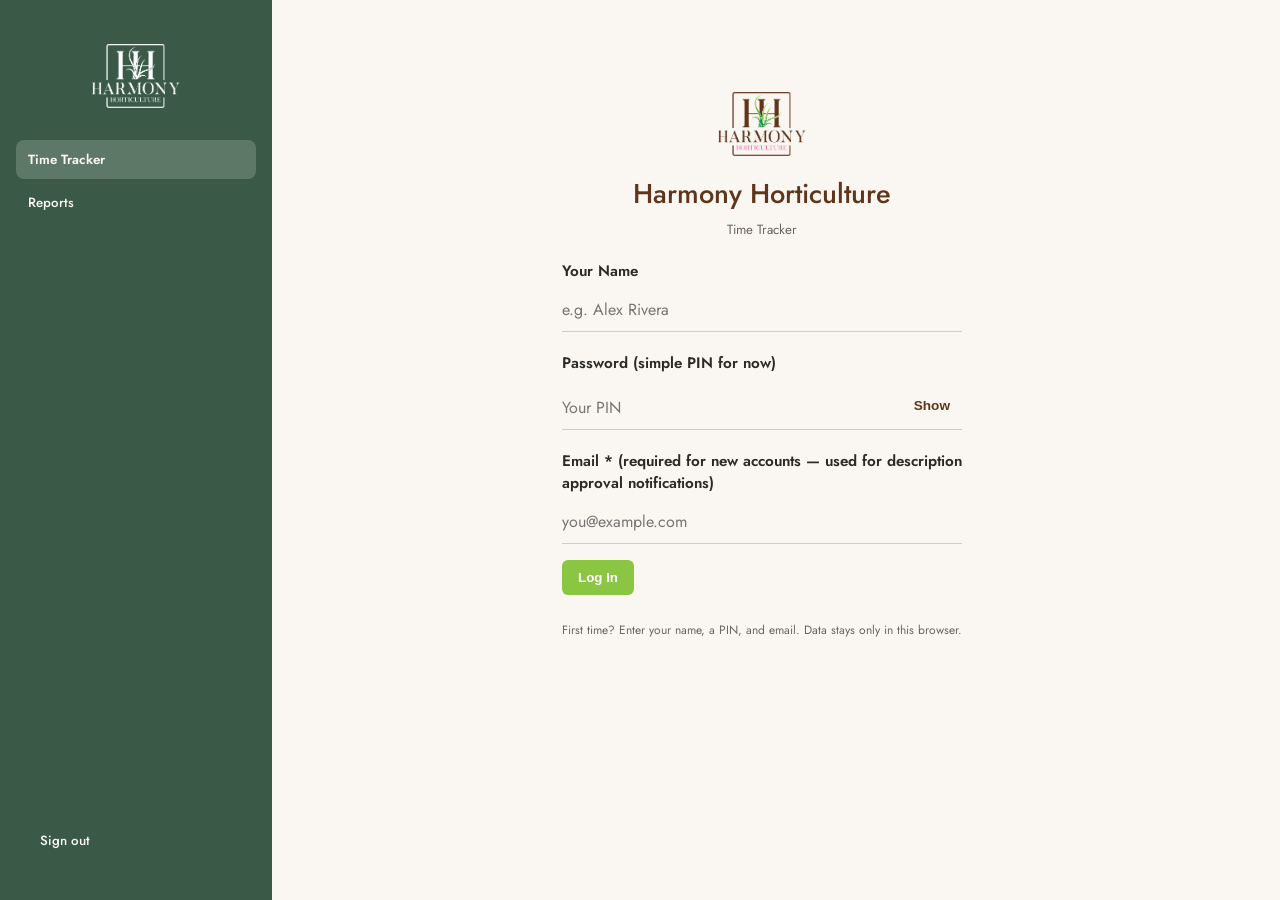
==== commit c8dcbb13: "Update harmony_time_tracker.html" ====
--- a/harmony_time_tracker.html
+++ b/harmony_time_tracker.html
@@ -9,7 +9,7 @@
   :root {
     --bg: #FAF7F2;
     --card: #ffffff;
-    --sidebar: #5F351B;
+    --sidebar: #3a5a47;
     --sidebar-text: #FAF7F2;
     --accent: #8AC641;
     --accent-dark: #5F351B;
@@ -408,10 +408,21 @@
       <div id="reportForm" class="card hidden">
         <h2>New Report</h2>
         <label>Report Type</label>
-        <select id="reportType">
+        <div style="display:flex; flex-direction:column; gap:8px; margin-bottom:12px">
+          <button type="button" onclick="selectReportType('monthly')" id="btnMonthly" class="report-type-btn" style="padding:14px; border:2px solid var(--moss); border-radius:8px; background:var(--moss); color:white; text-align:left; cursor:pointer">
+            <b>Monthly Property Care</b><br><span style="font-size:0.8rem; opacity:0.9">Overview, observations, recommendations, priorities</span>
+          </button>
+          <button type="button" onclick="selectReportType('sitevisit')" id="btnSitevisit" class="report-type-btn" style="padding:14px; border:2px solid #ccc; border-radius:8px; background:white; color:#333; text-align:left; cursor:pointer">
+            <b>Site Visit Photo</b><br><span style="font-size:0.8rem; opacity:0.7">Photos paired with observations</span>
+          </button>
+          <button type="button" onclick="selectReportType('executive')" id="btnExecutive" class="report-type-btn" style="padding:14px; border:2px solid #ccc; border-radius:8px; background:white; color:#333; text-align:left; cursor:pointer">
+            <b>Executive Summary</b><br><span style="font-size:0.8rem; opacity:0.7">Prioritized findings for clients</span>
+          </button>
+        </div>
+        <select id="reportType" style="display:none">
           <option value="monthly">Monthly Property Care</option>
           <option value="sitevisit">Site Visit Photo Report</option>
-          <option value="other">Other / Custom</option>
+          <option value="executive">Executive Summary Report</option>
         </select>
         <label>Client</label>
         <div style="position:relative">
@@ -423,17 +434,24 @@
         <datalist id="reportPropertyList"></datalist>
         <label>Contact (optional)</label>
         <input id="reportContact" placeholder="Contact person">
-        <label>Overview / Notes</label>
-        <textarea id="reportNotes" placeholder="Dictate or type your observations..."></textarea>
-        <div style="display:flex; align-items:center; gap:10px; margin:8px 0">
-          <button type="button" onclick="startDictation()" style="width:44px; height:44px; border-radius:50%; background:#e5e5ea; color:#1c1c1e; border:none; font-size:1.3rem; padding:0; display:flex; align-items:center; justify-content:center; cursor:pointer" title="Dictate">
-            🎤
-          </button>
-          <span style="color:#8e8e93; font-size:0.9rem">Tap to dictate</span>
+        <div style="margin-top:16px">
+          <label style="font-weight:600">Key Observations</label>
+          <p style="font-size:0.85rem; color:#666; margin:4px 0 12px">Add a photo and dictate or type your observation.</p>
+          <div id="observationsList"></div>
+          <button type="button" onclick="addObservation()" style="width:100%; padding:12px; border:1px dashed #ccc; border-radius:8px; background:#fafafa; color:#666; margin-top:8px">+ Add observation</button>
         </div>
-        <label>Photos</label>
-        <input type="file" id="reportPhotos" accept="image/*" multiple onchange="previewReportPhotos(this)">
-        <div id="reportPhotoPreviews" style="display:flex; gap:8px; flex-wrap:wrap; margin-top:8px"></div>
+        <div style="margin-top:16px">
+          <label style="font-weight:600">Recommendations</label>
+          <div id="recommendationsList"></div>
+          <button type="button" onclick="addRecommendation()" style="width:100%; padding:12px; border:1px dashed #ccc; border-radius:8px; background:#fafafa; color:#666; margin-top:8px">+ Add recommendation</button>
+        </div>
+        <div style="margin-top:16px">
+          <label style="font-weight:600">Priorities</label>
+          <p style="font-size:0.85rem; color:#666; margin:4px 0 12px">Add priority levels for action items.</p>
+          <div id="prioritiesList"></div>
+          <button type="button" onclick="addPriority()" style="width:100%; padding:12px; border:1px dashed #ccc; border-radius:8px; background:#fafafa; color:#666; margin-top:8px">+ Add priority</button>
+        </div>
+        <textarea id="reportNotes" style="display:none"></textarea>
         <div class="btn-row">
           <button onclick="saveReportDraft()">Save Draft</button>
           <button class="secondary" onclick="cancelReport()">Cancel</button>
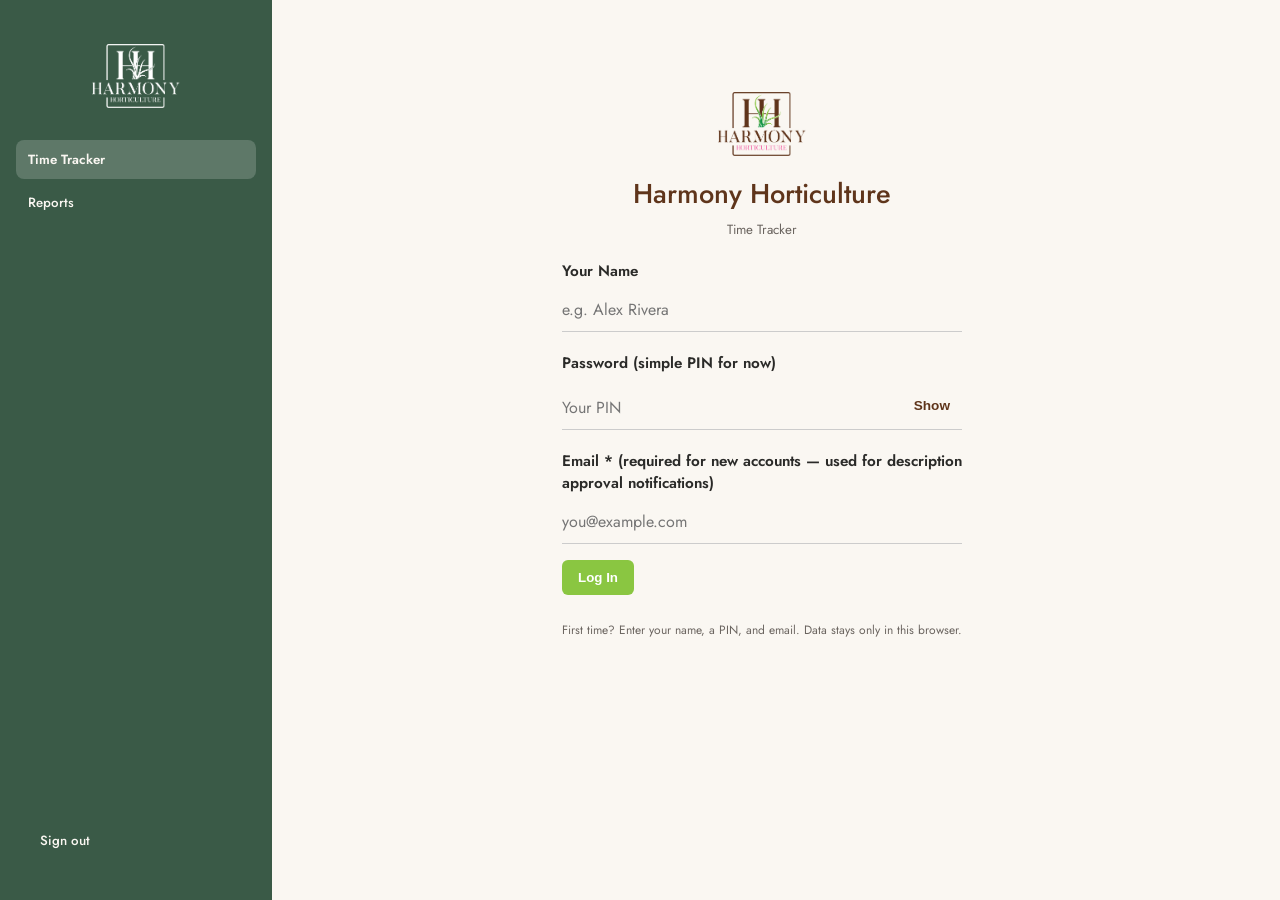
==== commit 6ab98d46: "Update harmony_time_tracker.html" ====
--- a/harmony_time_tracker.html
+++ b/harmony_time_tracker.html
@@ -56,6 +56,7 @@
     width: auto;
     display: block;
     margin: 0 auto;
+    filter: brightness(0) invert(1);
   }
   .sidebar nav a, .sidebar button.nav, .sidebar .user-name {
     font-family: "Jost", system-ui, sans-serif;
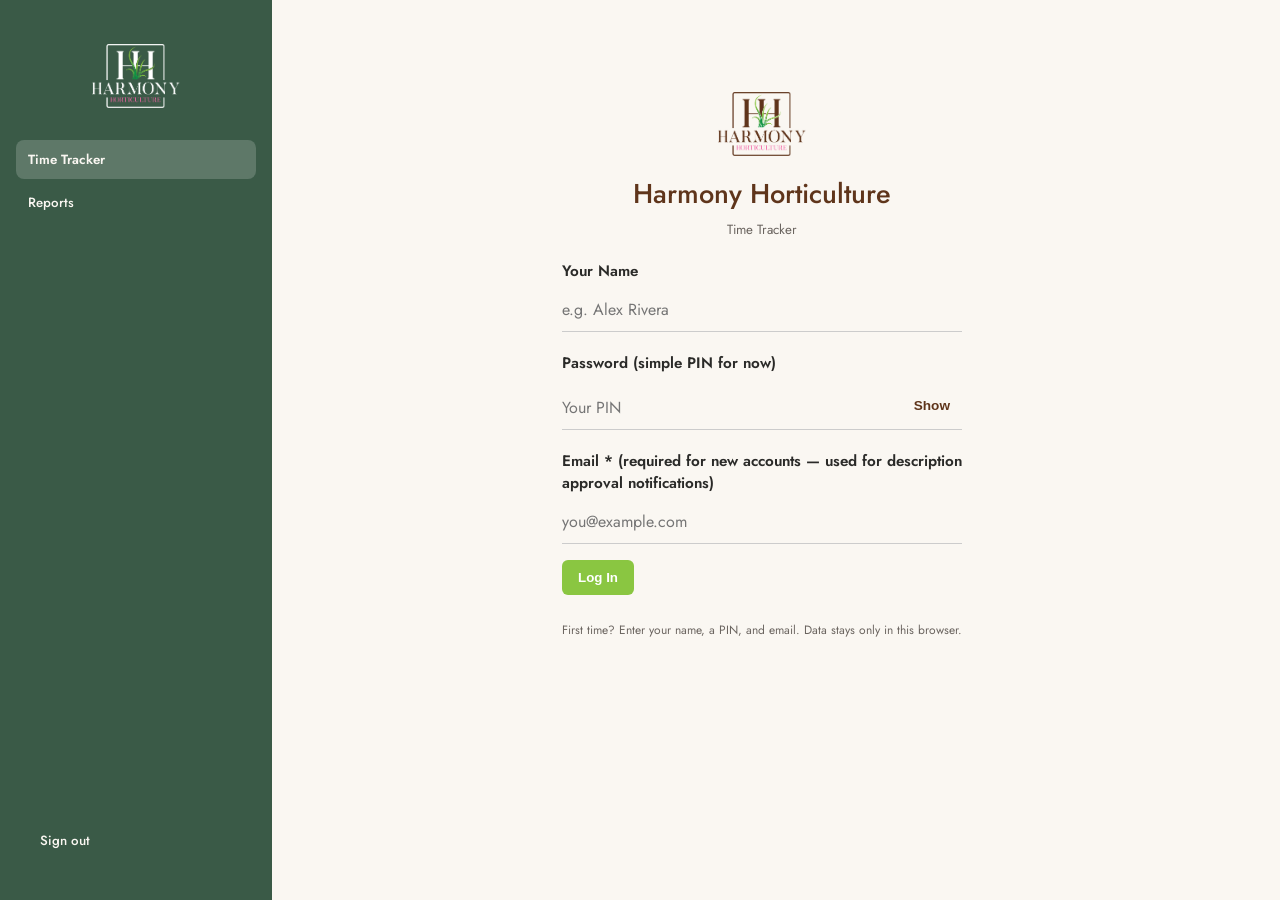
==== commit 6ea4f55a: "Update harmony_time_tracker.html" ====
--- a/harmony_time_tracker.html
+++ b/harmony_time_tracker.html
@@ -56,7 +56,7 @@
     width: auto;
     display: block;
     margin: 0 auto;
-    filter: brightness(0) invert(1);
+    
   }
   .sidebar nav a, .sidebar button.nav, .sidebar .user-name {
     font-family: "Jost", system-ui, sans-serif;
@@ -227,7 +227,7 @@
 <body>
 <div class="sidebar">
   <div class="logo">
-    <img src="[data-uri]" alt="Harmony Horticulture">
+    <img src="[data-uri]" alt="Harmony Horticulture">
   </div>
   <nav>
     <button class="nav active" id="navTime" onclick="showAddTime()">Time Tracker</button>
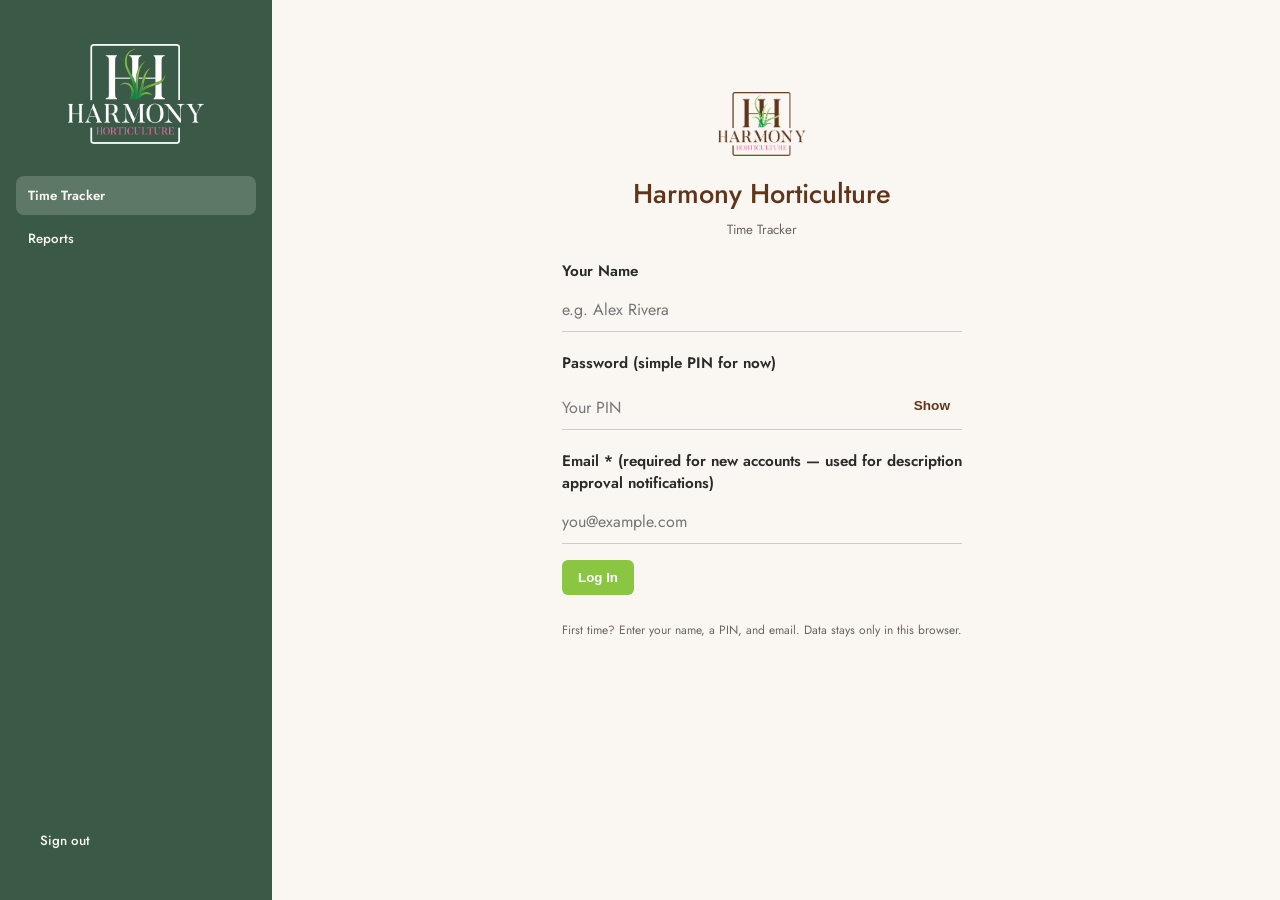
==== commit a381f726: "Update harmony_time_tracker.html" ====
--- a/harmony_time_tracker.html
+++ b/harmony_time_tracker.html
@@ -52,7 +52,7 @@
     background: transparent;
   }
   .sidebar .logo img {
-    height: 64px;
+    height: 100px;
     width: auto;
     display: block;
     margin: 0 auto;
@@ -419,11 +419,15 @@
           <button type="button" onclick="selectReportType('executive')" id="btnExecutive" class="report-type-btn" style="padding:14px; border:2px solid #ccc; border-radius:8px; background:white; color:#333; text-align:left; cursor:pointer">
             <b>Executive Summary</b><br><span style="font-size:0.8rem; opacity:0.7">Prioritized findings for clients</span>
           </button>
+          <button type="button" onclick="selectReportType('assessment')" id="btnAssessment" class="report-type-btn" style="padding:14px; border:2px solid #ccc; border-radius:8px; background:white; color:#333; text-align:left; cursor:pointer">
+            <b>Property Assessment</b><br><span style="font-size:0.8rem; opacity:0.7">Full site evaluation with zones</span>
+          </button>
         </div>
         <select id="reportType" style="display:none">
           <option value="monthly">Monthly Property Care</option>
           <option value="sitevisit">Site Visit Photo Report</option>
           <option value="executive">Executive Summary Report</option>
+          <option value="assessment">Property Assessment</option>
         </select>
         <label>Client</label>
         <div style="position:relative">
